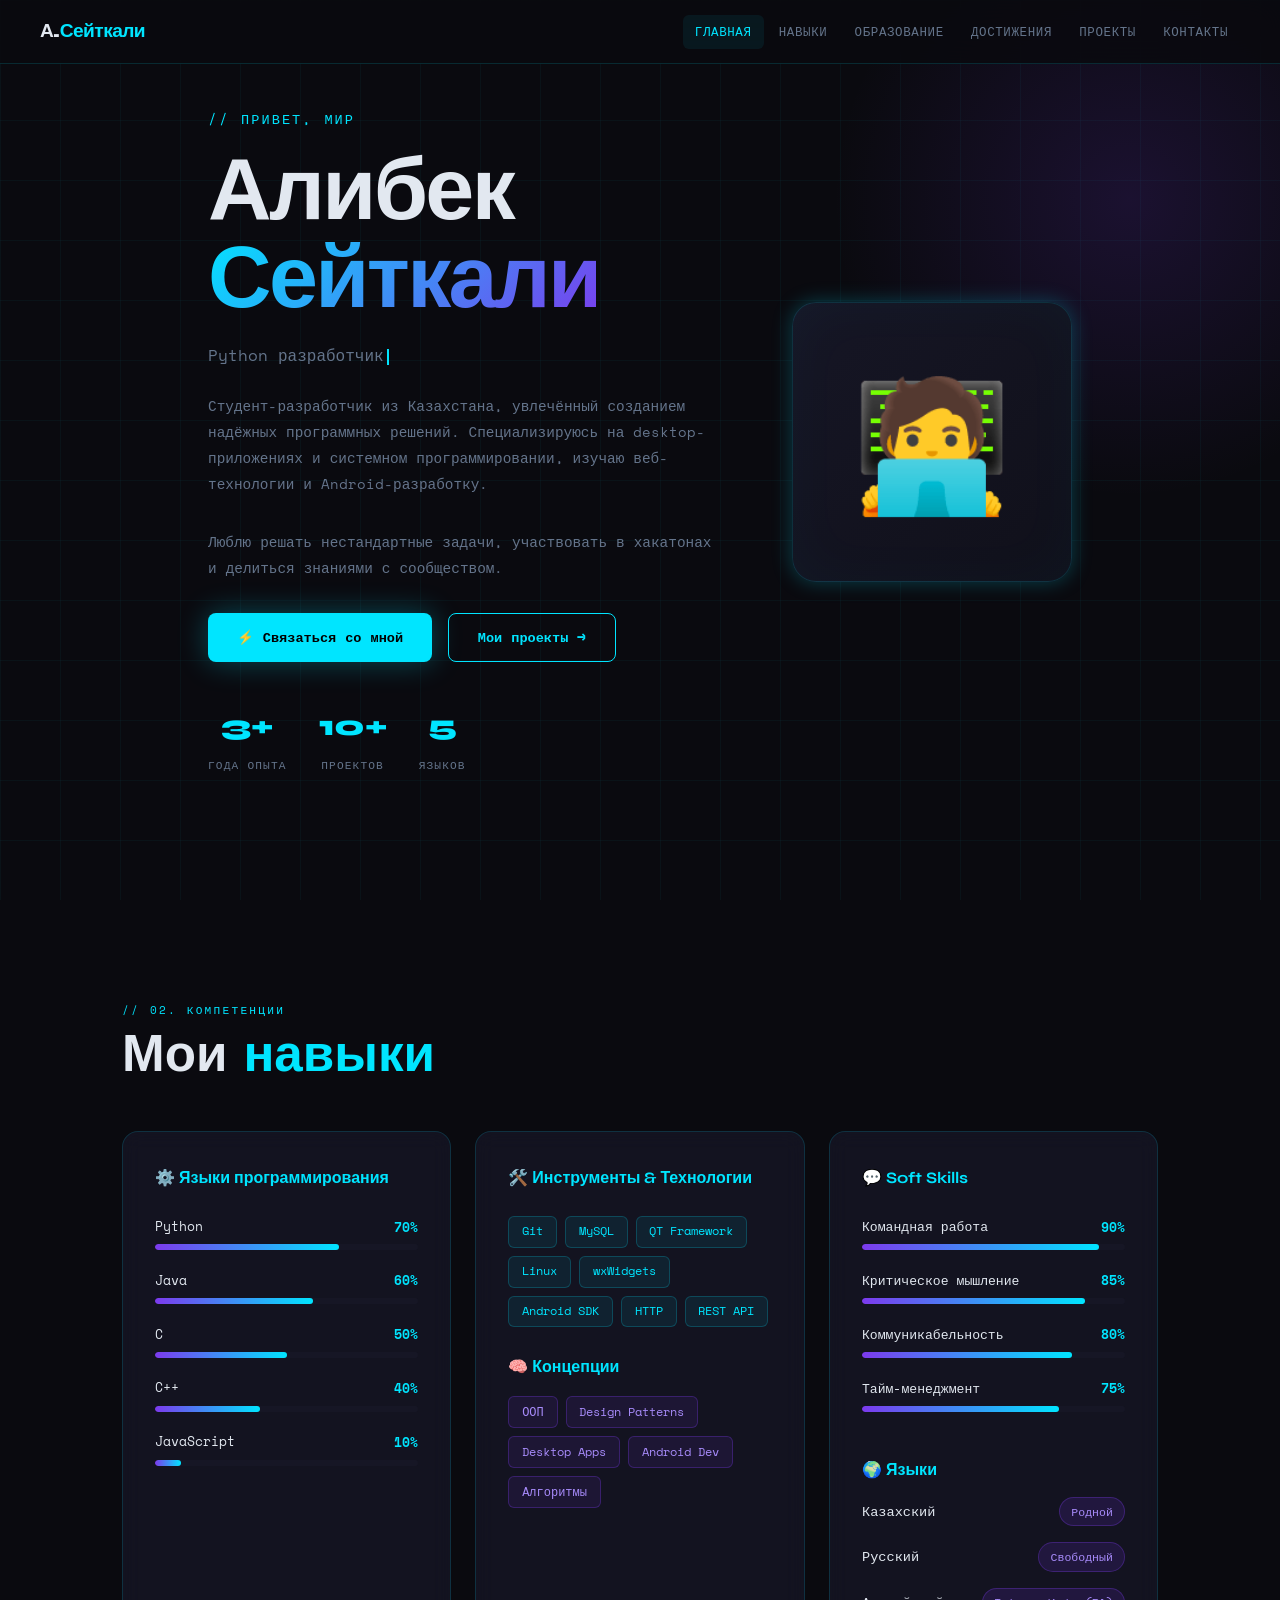
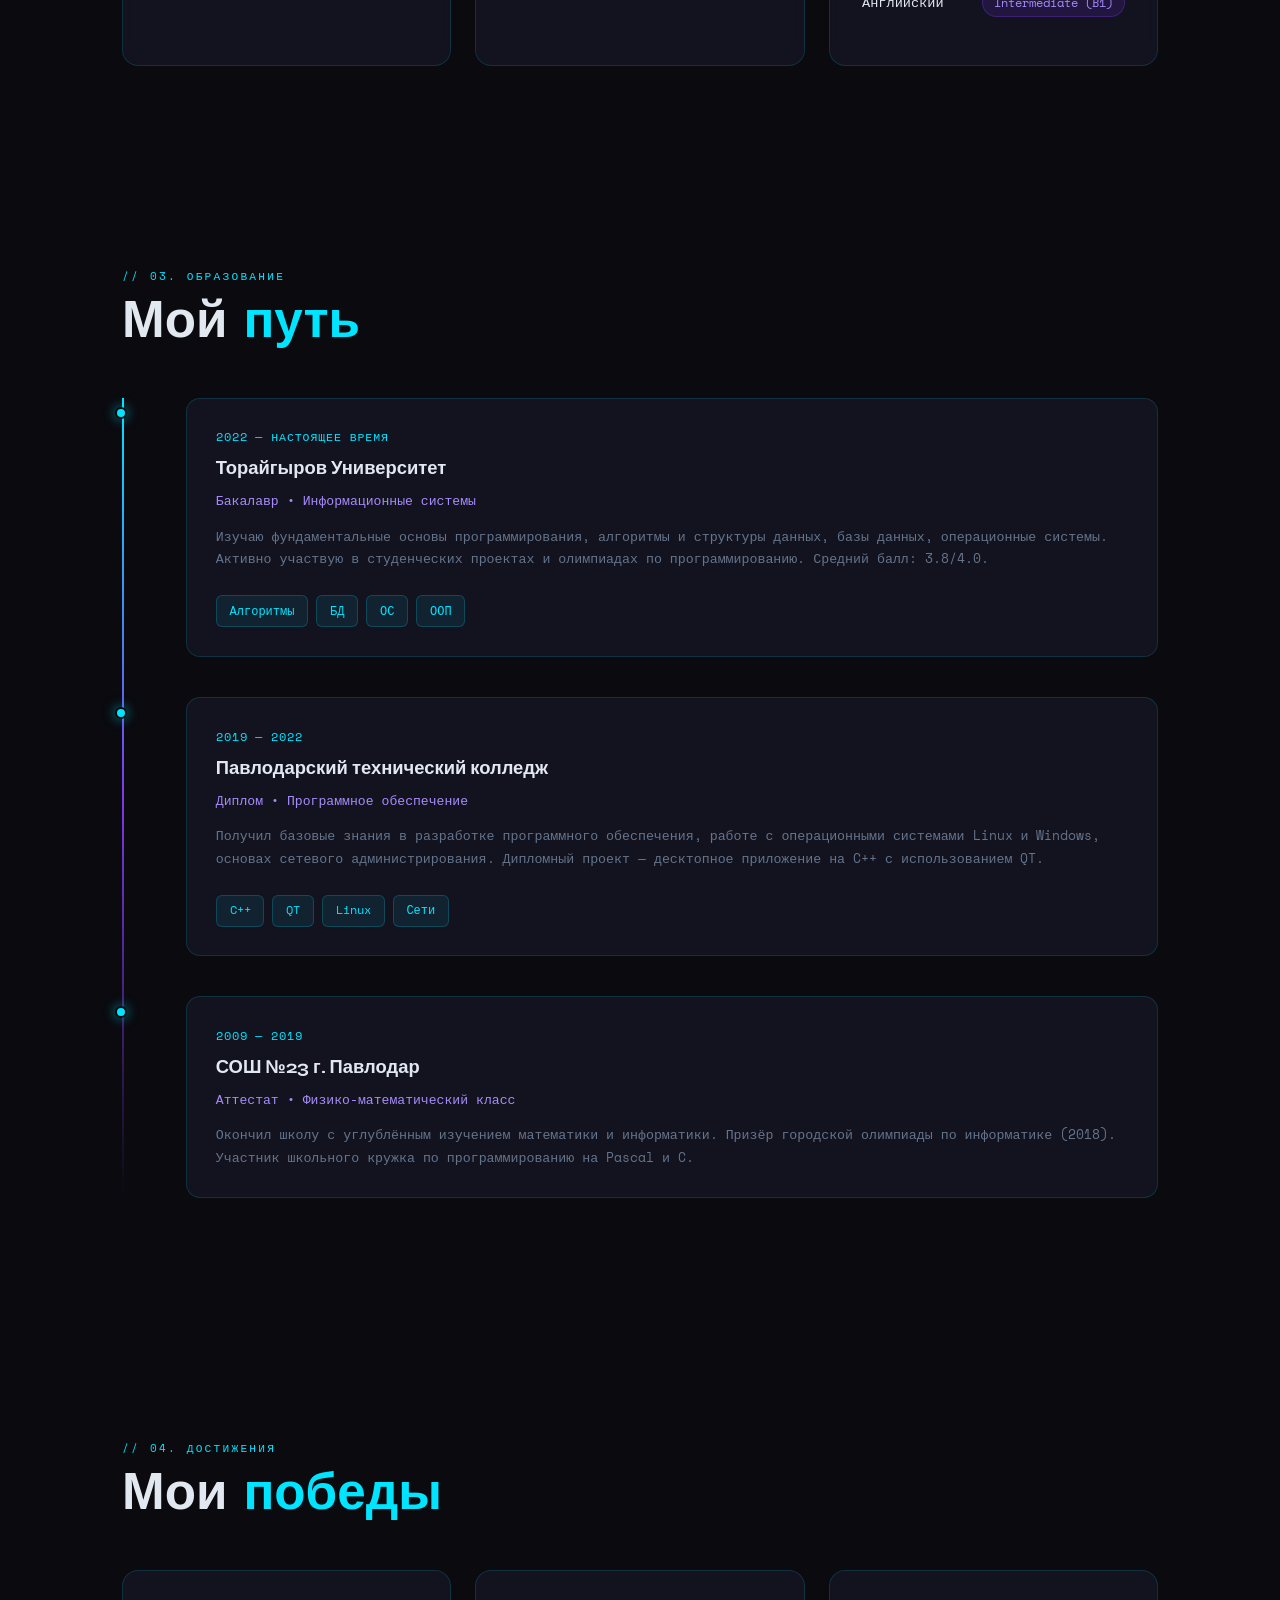
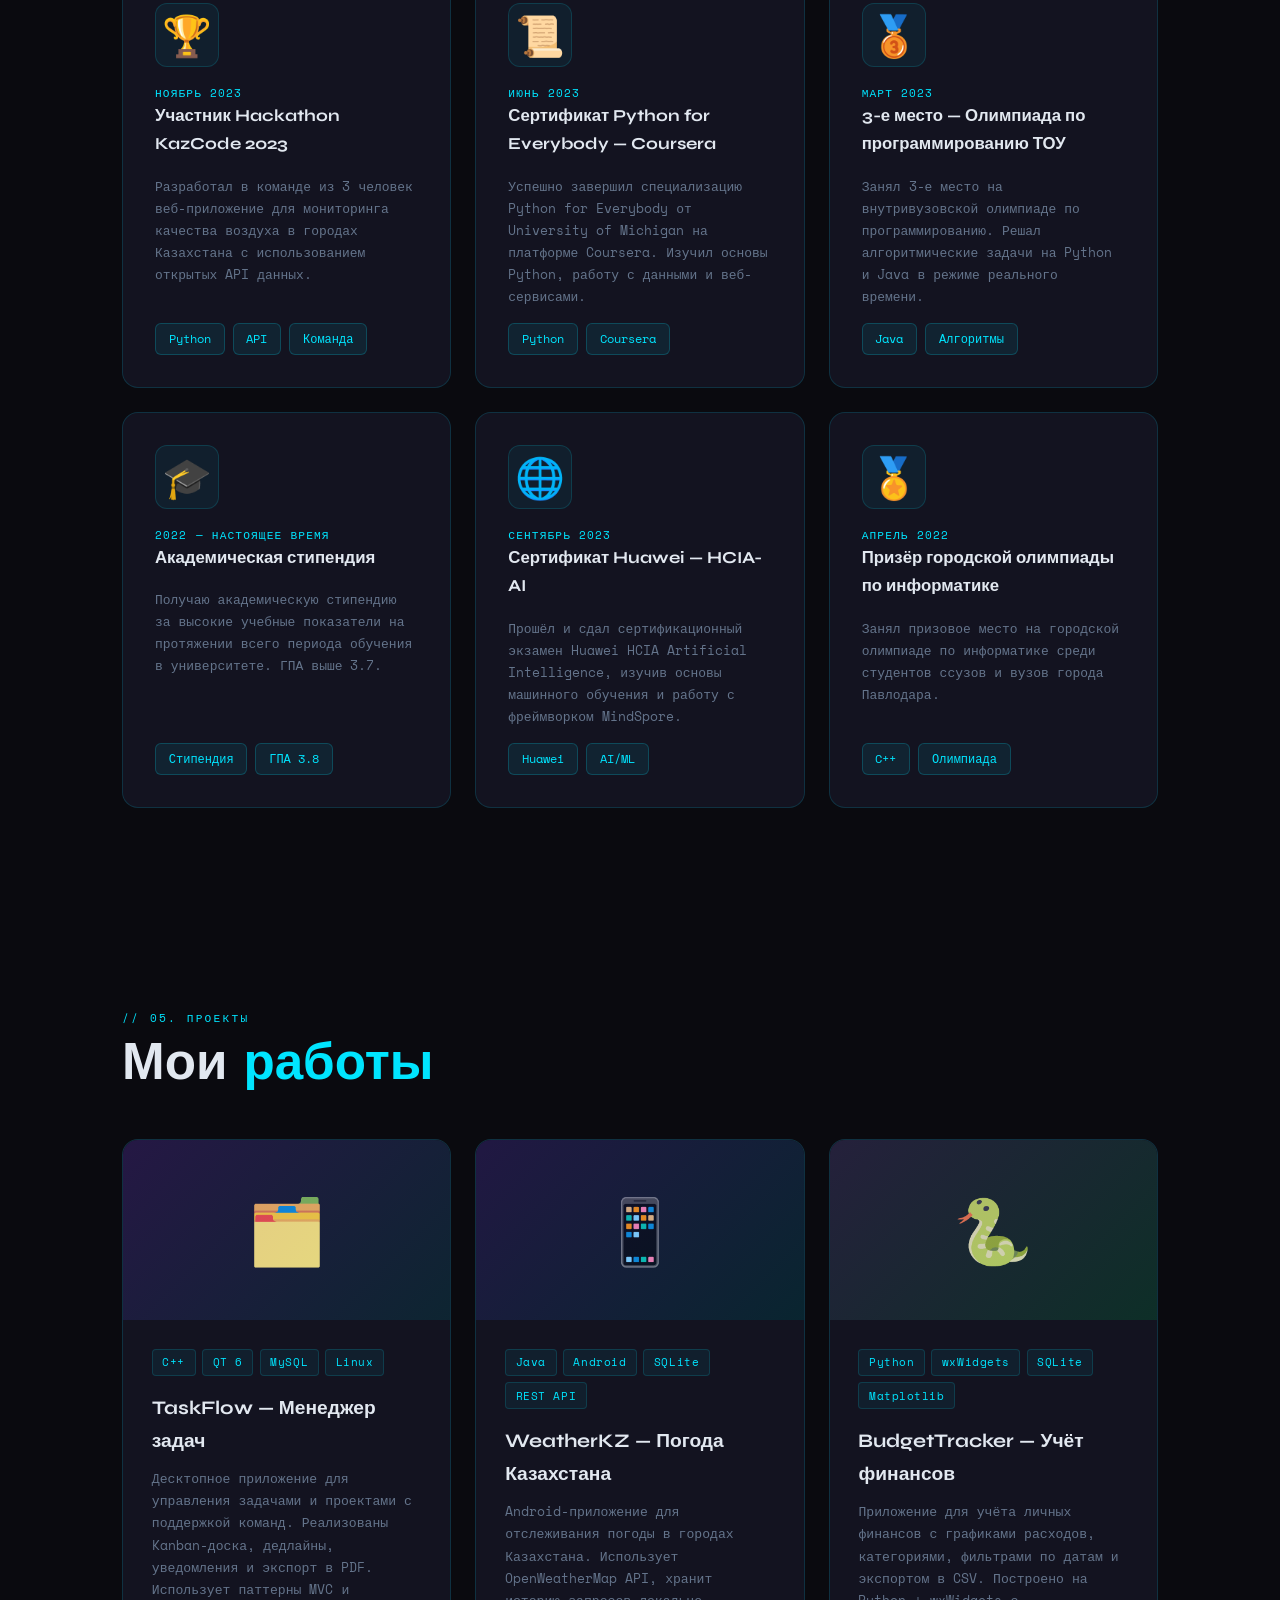
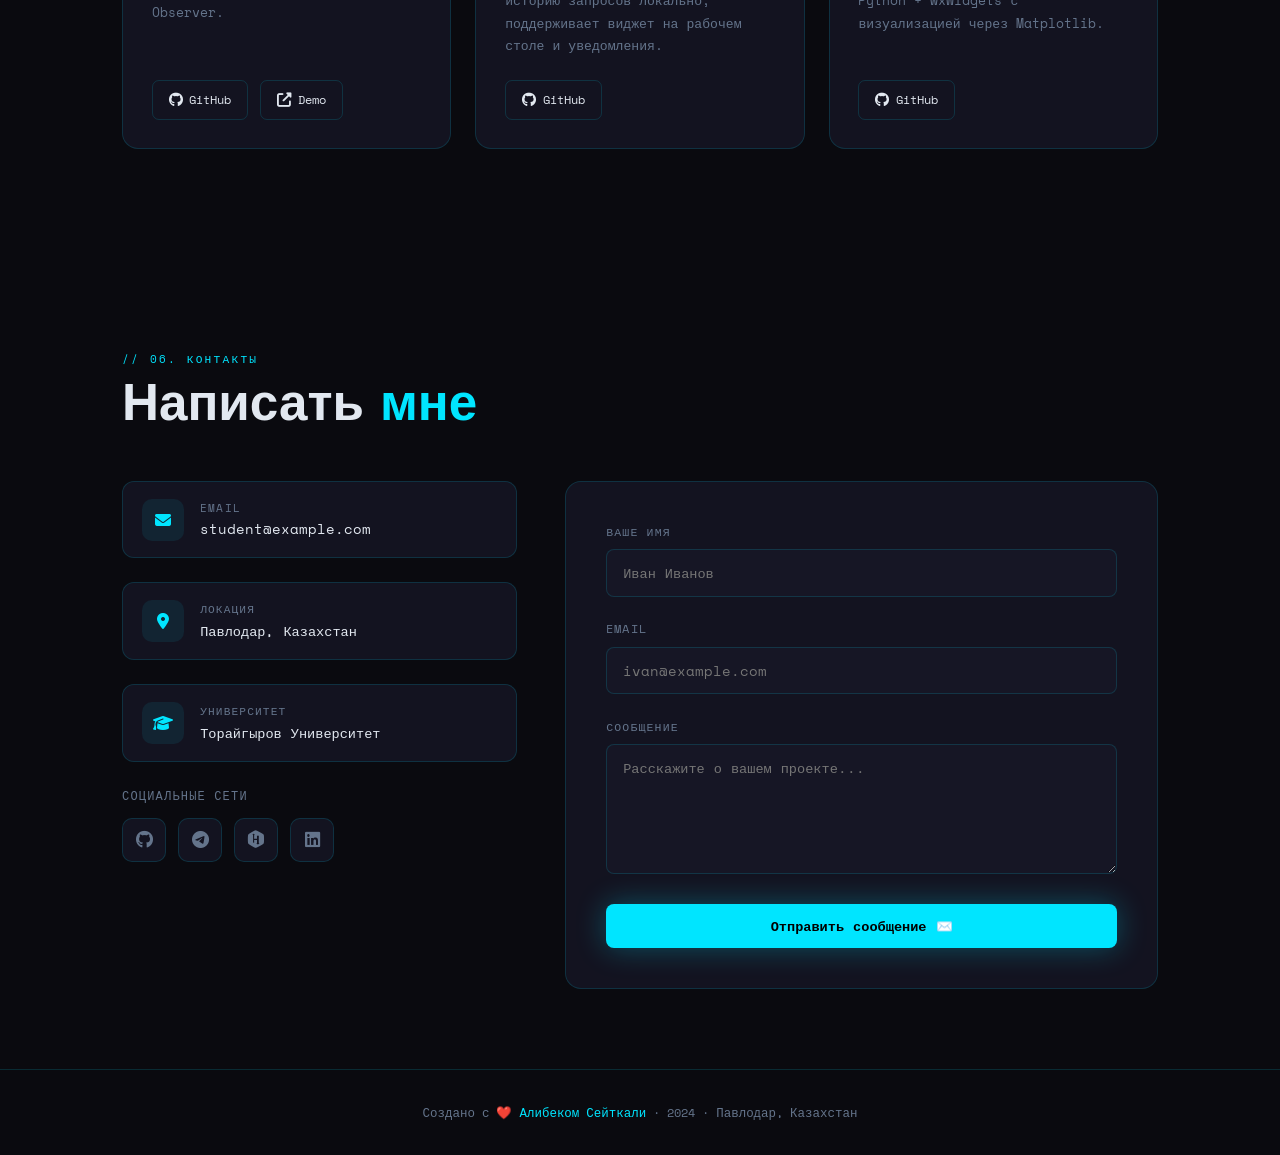
==== index.html @ 8e137a25 "Add files via upload" ====
<!DOCTYPE html>
<html lang="ru">
<head>
  <meta charset="UTF-8" />
  <meta name="viewport" content="width=device-width, initial-scale=1.0" />
  <title>Алибек Сейткали — Портфолио</title>
  <meta name="description" content="Персональное портфолио разработчика Алибека Сейткали" />
  <link rel="icon" href="data:image/svg+xml,<svg xmlns='http://www.w3.org/2000/svg' viewBox='0 0 100 100'><text y='.9em' font-size='90'>⚡</text></svg>" />
  <link rel="preconnect" href="https://fonts.googleapis.com" />
  <link rel="preconnect" href="https://fonts.gstatic.com" crossorigin />
  <link href="https://fonts.googleapis.com/css2?family=Space+Mono:wght@400;700&family=Syne:wght@400;600;700;800&display=swap" rel="stylesheet" />
  <link rel="stylesheet" href="https://cdnjs.cloudflare.com/ajax/libs/font-awesome/6.5.0/css/all.min.css" />

  <style>
    /* ===== RESET & ROOT ===== */
    *, *::before, *::after { box-sizing: border-box; margin: 0; padding: 0; }

    :root {
      --bg:       #0a0a0f;
      --bg2:      #10101a;
      --bg3:      #161625;
      --accent:   #00e5ff;
      --accent2:  #7c3aed;
      --text:     #e2e8f0;
      --muted:    #64748b;
      --border:   rgba(0,229,255,0.15);
      --card:     rgba(22,22,37,0.8);
      --glow:     0 0 20px rgba(0,229,255,0.25);
      --font-head: 'Syne', sans-serif;
      --font-mono: 'Space Mono', monospace;
    }

    html { scroll-behavior: smooth; }

    body {
      background-color: var(--bg);
      color: var(--text);
      font-family: var(--font-mono);
      font-size: 15px;
      line-height: 1.7;
      overflow-x: hidden;
    }

    ::selection { background: rgba(0,229,255,0.3); }

    /* ===== SCROLLBAR ===== */
    ::-webkit-scrollbar { width: 6px; }
    ::-webkit-scrollbar-track { background: var(--bg); }
    ::-webkit-scrollbar-thumb { background: var(--accent2); border-radius: 3px; }

    /* ===== NAV ===== */
    nav {
      position: fixed;
      top: 0; left: 0; right: 0;
      z-index: 1000;
      display: flex;
      align-items: center;
      justify-content: space-between;
      padding: 0 2.5rem;
      height: 64px;
      background: rgba(10,10,15,0.85);
      backdrop-filter: blur(16px);
      border-bottom: 1px solid var(--border);
    }

    .nav-logo {
      font-family: var(--font-head);
      font-size: 1.2rem;
      font-weight: 800;
      color: var(--accent);
      letter-spacing: -0.03em;
      text-decoration: none;
    }
    .nav-logo span { color: var(--text); }

    .nav-links {
      display: flex;
      gap: 0.2rem;
      list-style: none;
    }

    .nav-links a {
      display: block;
      padding: 0.4rem 0.75rem;
      color: var(--muted);
      text-decoration: none;
      font-size: 0.78rem;
      letter-spacing: 0.05em;
      text-transform: uppercase;
      border-radius: 6px;
      transition: color 0.2s, background 0.2s;
    }

    .nav-links a:hover,
    .nav-links a.active {
      color: var(--accent);
      background: rgba(0,229,255,0.07);
    }

    .hamburger {
      display: none;
      flex-direction: column;
      gap: 5px;
      cursor: pointer;
      background: none;
      border: none;
      padding: 4px;
    }
    .hamburger span {
      display: block;
      width: 24px; height: 2px;
      background: var(--text);
      transition: transform 0.3s, opacity 0.3s;
    }

    /* ===== SECTIONS ===== */
    section {
      padding: 100px 0 80px;
      min-height: 100vh;
    }

    .container {
      max-width: 1100px;
      margin: 0 auto;
      padding: 0 2rem;
    }

    .section-tag {
      font-size: 0.7rem;
      letter-spacing: 0.2em;
      text-transform: uppercase;
      color: var(--accent);
      margin-bottom: 0.5rem;
    }

    .section-title {
      font-family: var(--font-head);
      font-size: clamp(2rem, 5vw, 3.2rem);
      font-weight: 800;
      line-height: 1.1;
      margin-bottom: 3rem;
      color: var(--text);
    }

    .section-title span { color: var(--accent); }

    /* ===== HERO ===== */
    #home {
      min-height: 100vh;
      display: flex;
      align-items: center;
      position: relative;
      overflow: hidden;
      padding-top: 64px;
    }

    .hero-grid {
      position: absolute;
      inset: 0;
      background-image:
        linear-gradient(rgba(0,229,255,0.04) 1px, transparent 1px),
        linear-gradient(90deg, rgba(0,229,255,0.04) 1px, transparent 1px);
      background-size: 60px 60px;
      animation: gridScroll 20s linear infinite;
    }
    @keyframes gridScroll {
      0% { transform: translateY(0); }
      100% { transform: translateY(60px); }
    }

    .hero-glow {
      position: absolute;
      width: 600px; height: 600px;
      border-radius: 50%;
      background: radial-gradient(circle, rgba(124,58,237,0.15) 0%, transparent 70%);
      top: -100px; right: -150px;
      pointer-events: none;
    }

    .hero-content {
      position: relative;
      z-index: 2;
      display: grid;
      grid-template-columns: 1fr auto;
      gap: 4rem;
      align-items: center;
    }

    .hero-greeting {
      font-size: 0.85rem;
      letter-spacing: 0.15em;
      color: var(--accent);
      text-transform: uppercase;
      margin-bottom: 1rem;
      animation: fadeUp 0.6s ease both;
    }

    .hero-name {
      font-family: var(--font-head);
      font-size: clamp(2.8rem, 7vw, 5.5rem);
      font-weight: 800;
      line-height: 1;
      letter-spacing: -0.03em;
      margin-bottom: 1.2rem;
      animation: fadeUp 0.6s 0.1s ease both;
    }

    .hero-name .highlight {
      background: linear-gradient(135deg, var(--accent) 0%, var(--accent2) 100%);
      -webkit-background-clip: text;
      -webkit-text-fill-color: transparent;
      background-clip: text;
    }

    .hero-role {
      font-size: 1rem;
      color: var(--muted);
      margin-bottom: 1.5rem;
      min-height: 1.7em;
      animation: fadeUp 0.6s 0.2s ease both;
    }

    .role-cursor {
      display: inline-block;
      width: 2px;
      height: 1em;
      background: var(--accent);
      margin-left: 3px;
      vertical-align: middle;
      animation: blink 1s step-end infinite;
    }
    @keyframes blink { 0%,100%{opacity:1} 50%{opacity:0} }

    .hero-bio {
      color: var(--muted);
      font-size: 0.9rem;
      max-width: 520px;
      margin-bottom: 2rem;
      line-height: 1.8;
      animation: fadeUp 0.6s 0.3s ease both;
    }

    .hero-actions {
      display: flex;
      gap: 1rem;
      flex-wrap: wrap;
      animation: fadeUp 0.6s 0.4s ease both;
    }

    .btn {
      display: inline-flex;
      align-items: center;
      gap: 0.5rem;
      padding: 0.75rem 1.8rem;
      border-radius: 8px;
      font-family: var(--font-mono);
      font-size: 0.85rem;
      font-weight: 700;
      text-decoration: none;
      cursor: pointer;
      transition: transform 0.2s, box-shadow 0.2s;
      border: none;
    }

    .btn:hover { transform: translateY(-2px); }

    .btn-primary {
      background: var(--accent);
      color: #000;
      box-shadow: 0 0 30px rgba(0,229,255,0.3);
    }
    .btn-primary:hover { box-shadow: 0 0 40px rgba(0,229,255,0.5); }

    .btn-outline {
      background: transparent;
      color: var(--accent);
      border: 1px solid var(--accent);
    }
    .btn-outline:hover { background: rgba(0,229,255,0.07); }

    .hero-avatar {
      position: relative;
      animation: fadeUp 0.6s 0.2s ease both;
    }

    .avatar-frame {
      width: 280px; height: 280px;
      border-radius: 24px;
      background: linear-gradient(135deg, var(--bg3) 0%, var(--bg2) 100%);
      border: 1px solid var(--border);
      display: flex;
      align-items: center;
      justify-content: center;
      font-size: 8rem;
      box-shadow: var(--glow), inset 0 0 60px rgba(0,229,255,0.03);
      position: relative;
      overflow: hidden;
    }
    .avatar-frame::before {
      content: '';
      position: absolute;
      inset: -2px;
      border-radius: 26px;
      background: linear-gradient(135deg, var(--accent), var(--accent2), transparent);
      z-index: -1;
    }

    .hero-stats {
      display: flex;
      gap: 2rem;
      margin-top: 2.5rem;
      animation: fadeUp 0.6s 0.5s ease both;
    }
    .stat { text-align: center; }
    .stat-num {
      font-family: var(--font-head);
      font-size: 1.8rem;
      font-weight: 800;
      color: var(--accent);
      display: block;
    }
    .stat-label { font-size: 0.7rem; color: var(--muted); text-transform: uppercase; letter-spacing: 0.1em; }

    @keyframes fadeUp {
      from { opacity: 0; transform: translateY(24px); }
      to   { opacity: 1; transform: translateY(0); }
    }

    /* ===== SKILLS ===== */
    #skills { min-height: auto; padding: 100px 0; }

    .skills-grid {
      display: grid;
      grid-template-columns: repeat(auto-fit, minmax(300px, 1fr));
      gap: 1.5rem;
    }

    .skill-card {
      background: var(--card);
      border: 1px solid var(--border);
      border-radius: 16px;
      padding: 2rem;
      backdrop-filter: blur(10px);
      transition: border-color 0.3s, transform 0.3s;
    }
    .skill-card:hover {
      border-color: rgba(0,229,255,0.4);
      transform: translateY(-4px);
    }

    .skill-card-title {
      font-family: var(--font-head);
      font-size: 1rem;
      font-weight: 700;
      color: var(--accent);
      margin-bottom: 1.5rem;
      display: flex;
      align-items: center;
      gap: 0.5rem;
    }

    .skill-bar-item {
      margin-bottom: 1.2rem;
    }
    .skill-bar-header {
      display: flex;
      justify-content: space-between;
      margin-bottom: 0.4rem;
      font-size: 0.82rem;
    }
    .skill-bar-name { color: var(--text); }
    .skill-bar-pct { color: var(--accent); font-weight: 700; }

    .skill-bar-track {
      height: 6px;
      background: var(--bg3);
      border-radius: 3px;
      overflow: hidden;
    }
    .skill-bar-fill {
      height: 100%;
      border-radius: 3px;
      background: linear-gradient(90deg, var(--accent2), var(--accent));
      width: 0%;
      transition: width 1.2s cubic-bezier(0.4,0,0.2,1);
    }

    .tag-list { display: flex; flex-wrap: wrap; gap: 0.5rem; }
    .tag {
      padding: 0.3rem 0.8rem;
      border-radius: 6px;
      font-size: 0.75rem;
      background: rgba(0,229,255,0.08);
      border: 1px solid rgba(0,229,255,0.2);
      color: var(--accent);
      transition: background 0.2s;
    }
    .tag:hover { background: rgba(0,229,255,0.15); }

    .tag-purple {
      background: rgba(124,58,237,0.1);
      border-color: rgba(124,58,237,0.3);
      color: #a78bfa;
    }

    .lang-item {
      display: flex;
      align-items: center;
      justify-content: space-between;
      margin-bottom: 1rem;
    }
    .lang-name { font-size: 0.85rem; }
    .lang-level {
      font-size: 0.72rem;
      padding: 0.25rem 0.7rem;
      border-radius: 999px;
      background: rgba(124,58,237,0.15);
      color: #a78bfa;
      border: 1px solid rgba(124,58,237,0.3);
    }

    /* ===== EDUCATION ===== */
    #education { min-height: auto; padding: 100px 0; }

    .timeline {
      position: relative;
      padding-left: 2rem;
    }
    .timeline::before {
      content: '';
      position: absolute;
      left: 0; top: 0; bottom: 0;
      width: 2px;
      background: linear-gradient(to bottom, var(--accent), var(--accent2), transparent);
    }

    .timeline-item {
      position: relative;
      margin-bottom: 2.5rem;
      padding-left: 2rem;
    }
    .timeline-item::before {
      content: '';
      position: absolute;
      left: -2.45rem; top: 0.6rem;
      width: 12px; height: 12px;
      border-radius: 50%;
      background: var(--accent);
      box-shadow: 0 0 12px rgba(0,229,255,0.6);
      border: 2px solid var(--bg);
    }

    .timeline-card {
      background: var(--card);
      border: 1px solid var(--border);
      border-radius: 14px;
      padding: 1.8rem;
      transition: border-color 0.3s, transform 0.3s;
    }
    .timeline-card:hover {
      border-color: rgba(0,229,255,0.35);
      transform: translateX(6px);
    }

    .timeline-period {
      font-size: 0.72rem;
      color: var(--accent);
      letter-spacing: 0.08em;
      text-transform: uppercase;
      margin-bottom: 0.4rem;
    }
    .timeline-school {
      font-family: var(--font-head);
      font-size: 1.15rem;
      font-weight: 700;
      color: var(--text);
      margin-bottom: 0.3rem;
    }
    .timeline-degree {
      font-size: 0.82rem;
      color: var(--accent2);
      color: #a78bfa;
      margin-bottom: 0.8rem;
    }
    .timeline-desc {
      font-size: 0.83rem;
      color: var(--muted);
      line-height: 1.7;
    }

    /* ===== ACHIEVEMENTS ===== */
    #achievements { min-height: auto; padding: 100px 0; }

    .achievements-grid {
      display: grid;
      grid-template-columns: repeat(auto-fit, minmax(280px, 1fr));
      gap: 1.5rem;
    }

    .achievement-card {
      background: var(--card);
      border: 1px solid var(--border);
      border-radius: 16px;
      padding: 2rem;
      display: flex;
      flex-direction: column;
      gap: 1rem;
      transition: border-color 0.3s, transform 0.3s, box-shadow 0.3s;
    }
    .achievement-card:hover {
      border-color: rgba(0,229,255,0.4);
      transform: translateY(-6px);
      box-shadow: var(--glow);
    }

    .achievement-icon {
      font-size: 2.5rem;
      width: 64px; height: 64px;
      display: flex;
      align-items: center;
      justify-content: center;
      background: rgba(0,229,255,0.06);
      border-radius: 12px;
      border: 1px solid var(--border);
    }

    .achievement-date {
      font-size: 0.7rem;
      color: var(--accent);
      letter-spacing: 0.1em;
      text-transform: uppercase;
    }
    .achievement-title {
      font-family: var(--font-head);
      font-size: 1.05rem;
      font-weight: 700;
      color: var(--text);
    }
    .achievement-desc {
      font-size: 0.81rem;
      color: var(--muted);
      line-height: 1.7;
      flex: 1;
    }

    /* ===== PROJECTS ===== */
    #projects { min-height: auto; padding: 100px 0; }

    .projects-grid {
      display: grid;
      grid-template-columns: repeat(auto-fit, minmax(320px, 1fr));
      gap: 1.5rem;
    }

    .project-card {
      background: var(--card);
      border: 1px solid var(--border);
      border-radius: 16px;
      overflow: hidden;
      display: flex;
      flex-direction: column;
      transition: border-color 0.3s, transform 0.3s, box-shadow 0.3s;
    }
    .project-card:hover {
      border-color: rgba(0,229,255,0.4);
      transform: translateY(-8px);
      box-shadow: 0 20px 60px rgba(0,0,0,0.4), var(--glow);
    }

    .project-preview {
      height: 180px;
      display: flex;
      align-items: center;
      justify-content: center;
      font-size: 4rem;
      position: relative;
      overflow: hidden;
    }

    .project-preview::before {
      content: '';
      position: absolute;
      inset: 0;
      background: linear-gradient(135deg, rgba(124,58,237,0.2) 0%, rgba(0,229,255,0.1) 100%);
    }

    .project-preview-1 { background: #0f0f1a; }
    .project-preview-2 { background: #0a0f18; }
    .project-preview-3 { background: #0f1a0f; }

    .project-body { padding: 1.8rem; flex: 1; display: flex; flex-direction: column; }

    .project-tech-list {
      display: flex; flex-wrap: wrap; gap: 0.4rem;
      margin-bottom: 1rem;
    }
    .project-tech {
      font-size: 0.68rem;
      padding: 0.2rem 0.6rem;
      border-radius: 4px;
      background: rgba(0,229,255,0.06);
      border: 1px solid rgba(0,229,255,0.15);
      color: var(--accent);
      letter-spacing: 0.05em;
    }

    .project-title {
      font-family: var(--font-head);
      font-size: 1.2rem;
      font-weight: 700;
      color: var(--text);
      margin-bottom: 0.6rem;
    }

    .project-desc {
      font-size: 0.82rem;
      color: var(--muted);
      line-height: 1.7;
      flex: 1;
      margin-bottom: 1.5rem;
    }

    .project-links { display: flex; gap: 0.75rem; }

    .project-link {
      display: inline-flex;
      align-items: center;
      gap: 0.4rem;
      padding: 0.5rem 1rem;
      border-radius: 7px;
      font-size: 0.78rem;
      text-decoration: none;
      transition: background 0.2s, transform 0.2s;
      border: 1px solid var(--border);
      color: var(--text);
    }
    .project-link:hover {
      background: rgba(0,229,255,0.08);
      border-color: var(--accent);
      color: var(--accent);
      transform: translateY(-1px);
    }
    .project-link i { font-size: 0.9rem; }

    /* ===== CONTACTS ===== */
    #contacts { min-height: auto; padding: 100px 0 80px; }

    .contacts-layout {
      display: grid;
      grid-template-columns: 1fr 1.5fr;
      gap: 3rem;
      align-items: start;
    }

    .contact-info { display: flex; flex-direction: column; gap: 1.5rem; }

    .contact-info-item {
      display: flex;
      align-items: center;
      gap: 1rem;
      padding: 1rem 1.2rem;
      background: var(--card);
      border: 1px solid var(--border);
      border-radius: 12px;
    }
    .contact-info-icon {
      width: 42px; height: 42px;
      display: flex; align-items: center; justify-content: center;
      background: rgba(0,229,255,0.08);
      border-radius: 10px;
      color: var(--accent);
      font-size: 1rem;
      flex-shrink: 0;
    }
    .contact-info-label { font-size: 0.7rem; color: var(--muted); text-transform: uppercase; letter-spacing: 0.1em; }
    .contact-info-value { font-size: 0.85rem; color: var(--text); margin-top: 0.1rem; }

    .social-links {
      display: flex;
      gap: 0.75rem;
      flex-wrap: wrap;
      margin-top: 0.5rem;
    }
    .social-link {
      width: 44px; height: 44px;
      display: flex; align-items: center; justify-content: center;
      border-radius: 10px;
      background: var(--card);
      border: 1px solid var(--border);
      color: var(--muted);
      font-size: 1.1rem;
      text-decoration: none;
      transition: color 0.2s, border-color 0.2s, background 0.2s, transform 0.2s;
    }
    .social-link:hover {
      color: var(--accent);
      border-color: var(--accent);
      background: rgba(0,229,255,0.08);
      transform: translateY(-3px);
    }

    /* FORM */
    .contact-form {
      background: var(--card);
      border: 1px solid var(--border);
      border-radius: 16px;
      padding: 2.5rem;
    }

    .form-group { margin-bottom: 1.4rem; }

    .form-label {
      display: block;
      font-size: 0.72rem;
      letter-spacing: 0.1em;
      text-transform: uppercase;
      color: var(--muted);
      margin-bottom: 0.5rem;
    }

    .form-control {
      width: 100%;
      background: var(--bg3);
      border: 1px solid var(--border);
      border-radius: 8px;
      padding: 0.8rem 1rem;
      color: var(--text);
      font-family: var(--font-mono);
      font-size: 0.85rem;
      outline: none;
      transition: border-color 0.2s, box-shadow 0.2s;
    }
    .form-control:focus {
      border-color: var(--accent);
      box-shadow: 0 0 0 3px rgba(0,229,255,0.08);
    }
    .form-control.error { border-color: #f87171; }
    textarea.form-control { resize: vertical; min-height: 130px; }

    .form-error {
      font-size: 0.72rem;
      color: #f87171;
      margin-top: 0.3rem;
      display: none;
    }
    .form-error.visible { display: block; }

    .form-feedback {
      padding: 0.8rem 1rem;
      border-radius: 8px;
      font-size: 0.82rem;
      margin-top: 1rem;
      display: none;
    }
    .form-feedback.success {
      background: rgba(16,185,129,0.1);
      border: 1px solid rgba(16,185,129,0.3);
      color: #6ee7b7;
      display: block;
    }
    .form-feedback.error-msg {
      background: rgba(239,68,68,0.1);
      border: 1px solid rgba(239,68,68,0.3);
      color: #fca5a5;
      display: block;
    }

    /* ===== FOOTER ===== */
    footer {
      border-top: 1px solid var(--border);
      padding: 2rem;
      text-align: center;
      font-size: 0.78rem;
      color: var(--muted);
    }
    footer span { color: var(--accent); }

    /* ===== MOBILE NAV ===== */
    @media (max-width: 768px) {
      .hamburger { display: flex; }

      .nav-links {
        position: fixed;
        top: 64px; left: 0; right: 0;
        flex-direction: column;
        background: rgba(10,10,15,0.97);
        backdrop-filter: blur(20px);
        border-bottom: 1px solid var(--border);
        padding: 1rem;
        gap: 0.25rem;
        transform: translateY(-100%);
        opacity: 0;
        transition: transform 0.3s, opacity 0.3s;
        pointer-events: none;
      }
      .nav-links.open {
        transform: translateY(0);
        opacity: 1;
        pointer-events: all;
      }
      .nav-links a { padding: 0.7rem 1rem; }

      .hero-content { grid-template-columns: 1fr; text-align: center; }
      .hero-actions { justify-content: center; }
      .hero-stats { justify-content: center; }
      .hero-avatar { display: flex; justify-content: center; order: -1; }
      .avatar-frame { width: 200px; height: 200px; font-size: 5rem; }

      .contacts-layout { grid-template-columns: 1fr; }
    }

    /* ===== SCROLL REVEAL ===== */
    .reveal {
      opacity: 0;
      transform: translateY(30px);
      transition: opacity 0.7s ease, transform 0.7s ease;
    }
    .reveal.visible {
      opacity: 1;
      transform: translateY(0);
    }
  </style>
</head>
<body>

  <!-- NAV -->
  <nav>
    <a class="nav-logo" href="#home"><span>А.</span>Сейткали</a>
    <button class="hamburger" id="hamburger" aria-label="Меню">
      <span></span><span></span><span></span>
    </button>
    <ul class="nav-links" id="navLinks">
      <li><a href="#home">Главная</a></li>
      <li><a href="#skills">Навыки</a></li>
      <li><a href="#education">Образование</a></li>
      <li><a href="#achievements">Достижения</a></li>
      <li><a href="#projects">Проекты</a></li>
      <li><a href="#contacts">Контакты</a></li>
    </ul>
  </nav>

  <main>
    <!-- HERO -->
    <section id="home">
      <div class="hero-grid"></div>
      <div class="hero-glow"></div>
      <div class="container">
        <div class="hero-content">
          <div>
            <p class="hero-greeting">// Привет, мир</p>
            <h1 class="hero-name">
              Алибек<br>
              <span class="highlight">Сейткали</span>
            </h1>
            <p class="hero-role" id="roleText">
              <span id="roleDisplay"></span><span class="role-cursor"></span>
            </p>
            <p class="hero-bio">
              Студент-разработчик из Казахстана, увлечённый созданием надёжных программных решений. Специализируюсь на desktop-приложениях и системном программировании, изучаю веб-технологии и Android-разработку.
            </p>
            <p class="hero-bio">
              Люблю решать нестандартные задачи, участвовать в хакатонах и делиться знаниями с сообществом.
            </p>
            <div class="hero-actions">
              <a href="#contacts" class="btn btn-primary">⚡ Связаться со мной</a>
              <a href="#projects" class="btn btn-outline">Мои проекты →</a>
            </div>
            <div class="hero-stats">
              <div class="stat"><span class="stat-num">3+</span><span class="stat-label">Года опыта</span></div>
              <div class="stat"><span class="stat-num">10+</span><span class="stat-label">Проектов</span></div>
              <div class="stat"><span class="stat-num">5</span><span class="stat-label">Языков</span></div>
            </div>
          </div>
          <div class="hero-avatar">
            <div class="avatar-frame">🧑‍💻</div>
          </div>
        </div>
      </div>
    </section>

    <!-- SKILLS -->
    <section id="skills">
      <div class="container">
        <p class="section-tag reveal">// 02. Компетенции</p>
        <h2 class="section-title reveal">Мои <span>навыки</span></h2>
        <div class="skills-grid">
          <div class="skill-card reveal">
            <div class="skill-card-title">⚙️ Языки программирования</div>
            <div class="skill-bar-item">
              <div class="skill-bar-header">
                <span class="skill-bar-name">Python</span>
                <span class="skill-bar-pct">70%</span>
              </div>
              <div class="skill-bar-track"><div class="skill-bar-fill" data-width="70"></div></div>
            </div>
            <div class="skill-bar-item">
              <div class="skill-bar-header">
                <span class="skill-bar-name">Java</span>
                <span class="skill-bar-pct">60%</span>
              </div>
              <div class="skill-bar-track"><div class="skill-bar-fill" data-width="60"></div></div>
            </div>
            <div class="skill-bar-item">
              <div class="skill-bar-header">
                <span class="skill-bar-name">C</span>
                <span class="skill-bar-pct">50%</span>
              </div>
              <div class="skill-bar-track"><div class="skill-bar-fill" data-width="50"></div></div>
            </div>
            <div class="skill-bar-item">
              <div class="skill-bar-header">
                <span class="skill-bar-name">C++</span>
                <span class="skill-bar-pct">40%</span>
              </div>
              <div class="skill-bar-track"><div class="skill-bar-fill" data-width="40"></div></div>
            </div>
            <div class="skill-bar-item">
              <div class="skill-bar-header">
                <span class="skill-bar-name">JavaScript</span>
                <span class="skill-bar-pct">10%</span>
              </div>
              <div class="skill-bar-track"><div class="skill-bar-fill" data-width="10"></div></div>
            </div>
          </div>

          <div class="skill-card reveal">
            <div class="skill-card-title">🛠️ Инструменты & Технологии</div>
            <div class="tag-list">
              <span class="tag">Git</span>
              <span class="tag">MySQL</span>
              <span class="tag">QT Framework</span>
              <span class="tag">Linux</span>
              <span class="tag">wxWidgets</span>
              <span class="tag">Android SDK</span>
              <span class="tag">HTTP</span>
              <span class="tag">REST API</span>
            </div>
            <br>
            <div class="skill-card-title" style="margin-bottom:1rem">🧠 Концепции</div>
            <div class="tag-list">
              <span class="tag tag-purple">ООП</span>
              <span class="tag tag-purple">Design Patterns</span>
              <span class="tag tag-purple">Desktop Apps</span>
              <span class="tag tag-purple">Android Dev</span>
              <span class="tag tag-purple">Алгоритмы</span>
            </div>
          </div>

          <div class="skill-card reveal">
            <div class="skill-card-title">💬 Soft Skills</div>
            <div class="skill-bar-item">
              <div class="skill-bar-header"><span class="skill-bar-name">Командная работа</span><span class="skill-bar-pct">90%</span></div>
              <div class="skill-bar-track"><div class="skill-bar-fill" data-width="90"></div></div>
            </div>
            <div class="skill-bar-item">
              <div class="skill-bar-header"><span class="skill-bar-name">Критическое мышление</span><span class="skill-bar-pct">85%</span></div>
              <div class="skill-bar-track"><div class="skill-bar-fill" data-width="85"></div></div>
            </div>
            <div class="skill-bar-item">
              <div class="skill-bar-header"><span class="skill-bar-name">Коммуникабельность</span><span class="skill-bar-pct">80%</span></div>
              <div class="skill-bar-track"><div class="skill-bar-fill" data-width="80"></div></div>
            </div>
            <div class="skill-bar-item">
              <div class="skill-bar-header"><span class="skill-bar-name">Тайм-менеджмент</span><span class="skill-bar-pct">75%</span></div>
              <div class="skill-bar-track"><div class="skill-bar-fill" data-width="75"></div></div>
            </div>
            <br>
            <div class="skill-card-title" style="margin-bottom:0.8rem">🌍 Языки</div>
            <div class="lang-item"><span class="lang-name">Казахский</span><span class="lang-level">Родной</span></div>
            <div class="lang-item"><span class="lang-name">Русский</span><span class="lang-level">Свободный</span></div>
            <div class="lang-item"><span class="lang-name">Английский</span><span class="lang-level">Intermediate (B1)</span></div>
          </div>
        </div>
      </div>
    </section>

    <!-- EDUCATION -->
    <section id="education">
      <div class="container">
        <p class="section-tag reveal">// 03. Образование</p>
        <h2 class="section-title reveal">Мой <span>путь</span></h2>
        <div class="timeline">
          <div class="timeline-item reveal">
            <div class="timeline-card">
              <div class="timeline-period">2022 — настоящее время</div>
              <div class="timeline-school">Торайгыров Университет</div>
              <div class="timeline-degree">Бакалавр • Информационные системы</div>
              <p class="timeline-desc">
                Изучаю фундаментальные основы программирования, алгоритмы и структуры данных, базы данных, операционные системы. Активно участвую в студенческих проектах и олимпиадах по программированию. Средний балл: 3.8/4.0.
              </p>
              <br>
              <div class="tag-list">
                <span class="tag">Алгоритмы</span>
                <span class="tag">БД</span>
                <span class="tag">ОС</span>
                <span class="tag">ООП</span>
              </div>
            </div>
          </div>

          <div class="timeline-item reveal">
            <div class="timeline-card">
              <div class="timeline-period">2019 — 2022</div>
              <div class="timeline-school">Павлодарский технический колледж</div>
              <div class="timeline-degree">Диплом • Программное обеспечение</div>
              <p class="timeline-desc">
                Получил базовые знания в разработке программного обеспечения, работе с операционными системами Linux и Windows, основах сетевого администрирования. Дипломный проект — десктопное приложение на C++ с использованием QT.
              </p>
              <br>
              <div class="tag-list">
                <span class="tag">C++</span>
                <span class="tag">QT</span>
                <span class="tag">Linux</span>
                <span class="tag">Сети</span>
              </div>
            </div>
          </div>

          <div class="timeline-item reveal">
            <div class="timeline-card">
              <div class="timeline-period">2009 — 2019</div>
              <div class="timeline-school">СОШ №23 г. Павлодар</div>
              <div class="timeline-degree">Аттестат • Физико-математический класс</div>
              <p class="timeline-desc">
                Окончил школу с углублённым изучением математики и информатики. Призёр городской олимпиады по информатике (2018). Участник школьного кружка по программированию на Pascal и C.
              </p>
            </div>
          </div>
        </div>
      </div>
    </section>

    <!-- ACHIEVEMENTS -->
    <section id="achievements">
      <div class="container">
        <p class="section-tag reveal">// 04. Достижения</p>
        <h2 class="section-title reveal">Мои <span>победы</span></h2>
        <div class="achievements-grid">
          <div class="achievement-card reveal">
            <div class="achievement-icon">🏆</div>
            <div>
              <div class="achievement-date">Ноябрь 2023</div>
              <div class="achievement-title">Участник Hackathon KazCode 2023</div>
            </div>
            <p class="achievement-desc">Разработал в команде из 3 человек веб-приложение для мониторинга качества воздуха в городах Казахстана с использованием открытых API данных.</p>
            <div class="tag-list"><span class="tag">Python</span><span class="tag">API</span><span class="tag">Команда</span></div>
          </div>

          <div class="achievement-card reveal">
            <div class="achievement-icon">📜</div>
            <div>
              <div class="achievement-date">Июнь 2023</div>
              <div class="achievement-title">Сертификат Python for Everybody — Coursera</div>
            </div>
            <p class="achievement-desc">Успешно завершил специализацию Python for Everybody от University of Michigan на платформе Coursera. Изучил основы Python, работу с данными и веб-сервисами.</p>
            <div class="tag-list"><span class="tag">Python</span><span class="tag">Coursera</span></div>
          </div>

          <div class="achievement-card reveal">
            <div class="achievement-icon">🥉</div>
            <div>
              <div class="achievement-date">Март 2023</div>
              <div class="achievement-title">3-е место — Олимпиада по программированию ТОУ</div>
            </div>
            <p class="achievement-desc">Занял 3-е место на внутривузовской олимпиаде по программированию. Решал алгоритмические задачи на Python и Java в режиме реального времени.</p>
            <div class="tag-list"><span class="tag">Java</span><span class="tag">Алгоритмы</span></div>
          </div>

          <div class="achievement-card reveal">
            <div class="achievement-icon">🎓</div>
            <div>
              <div class="achievement-date">2022 — настоящее время</div>
              <div class="achievement-title">Академическая стипендия</div>
            </div>
            <p class="achievement-desc">Получаю академическую стипендию за высокие учебные показатели на протяжении всего периода обучения в университете. ГПА выше 3.7.</p>
            <div class="tag-list"><span class="tag">Стипендия</span><span class="tag">ГПА 3.8</span></div>
          </div>

          <div class="achievement-card reveal">
            <div class="achievement-icon">🌐</div>
            <div>
              <div class="achievement-date">Сентябрь 2023</div>
              <div class="achievement-title">Сертификат Huawei — HCIA-AI</div>
            </div>
            <p class="achievement-desc">Прошёл и сдал сертификационный экзамен Huawei HCIA Artificial Intelligence, изучив основы машинного обучения и работу с фреймворком MindSpore.</p>
            <div class="tag-list"><span class="tag">Huawei</span><span class="tag">AI/ML</span></div>
          </div>

          <div class="achievement-card reveal">
            <div class="achievement-icon">🏅</div>
            <div>
              <div class="achievement-date">Апрель 2022</div>
              <div class="achievement-title">Призёр городской олимпиады по информатике</div>
            </div>
            <p class="achievement-desc">Занял призовое место на городской олимпиаде по информатике среди студентов ссузов и вузов города Павлодара.</p>
            <div class="tag-list"><span class="tag">C++</span><span class="tag">Олимпиада</span></div>
          </div>
        </div>
      </div>
    </section>

    <!-- PROJECTS -->
    <section id="projects">
      <div class="container">
        <p class="section-tag reveal">// 05. Проекты</p>
        <h2 class="section-title reveal">Мои <span>работы</span></h2>
        <div class="projects-grid">
          <div class="project-card reveal">
            <div class="project-preview project-preview-1">🗂️</div>
            <div class="project-body">
              <div class="project-tech-list">
                <span class="project-tech">C++</span>
                <span class="project-tech">QT 6</span>
                <span class="project-tech">MySQL</span>
                <span class="project-tech">Linux</span>
              </div>
              <div class="project-title">TaskFlow — Менеджер задач</div>
              <p class="project-desc">
                Десктопное приложение для управления задачами и проектами с поддержкой команд. Реализованы Kanban-доска, дедлайны, уведомления и экспорт в PDF. Использует паттерны MVC и Observer.
              </p>
              <div class="project-links">
                <a href="https://github.com" target="_blank" rel="noopener" class="project-link">
                  <i class="fab fa-github"></i> GitHub
                </a>
                <a href="#projects" class="project-link">
                  <i class="fas fa-external-link-alt"></i> Demo
                </a>
              </div>
            </div>
          </div>

          <div class="project-card reveal">
            <div class="project-preview project-preview-2">📱</div>
            <div class="project-body">
              <div class="project-tech-list">
                <span class="project-tech">Java</span>
                <span class="project-tech">Android</span>
                <span class="project-tech">SQLite</span>
                <span class="project-tech">REST API</span>
              </div>
              <div class="project-title">WeatherKZ — Погода Казахстана</div>
              <p class="project-desc">
                Android-приложение для отслеживания погоды в городах Казахстана. Использует OpenWeatherMap API, хранит историю запросов локально, поддерживает виджет на рабочем столе и уведомления.
              </p>
              <div class="project-links">
                <a href="https://github.com" target="_blank" rel="noopener" class="project-link">
                  <i class="fab fa-github"></i> GitHub
                </a>
              </div>
            </div>
          </div>

          <div class="project-card reveal">
            <div class="project-preview project-preview-3">🐍</div>
            <div class="project-body">
              <div class="project-tech-list">
                <span class="project-tech">Python</span>
                <span class="project-tech">wxWidgets</span>
                <span class="project-tech">SQLite</span>
                <span class="project-tech">Matplotlib</span>
              </div>
              <div class="project-title">BudgetTracker — Учёт финансов</div>
              <p class="project-desc">
                Приложение для учёта личных финансов с графиками расходов, категориями, фильтрами по датам и экспортом в CSV. Построено на Python + wxWidgets с визуализацией через Matplotlib.
              </p>
              <div class="project-links">
                <a href="https://github.com" target="_blank" rel="noopener" class="project-link">
                  <i class="fab fa-github"></i> GitHub
                </a>
              </div>
            </div>
          </div>
        </div>
      </div>
    </section>

    <!-- CONTACTS -->
    <section id="contacts">
      <div class="container">
        <p class="section-tag reveal">// 06. Контакты</p>
        <h2 class="section-title reveal">Написать <span>мне</span></h2>
        <div class="contacts-layout">
          <div class="contact-info reveal">
            <div class="contact-info-item">
              <div class="contact-info-icon"><i class="fas fa-envelope"></i></div>
              <div>
                <div class="contact-info-label">Email</div>
                <div class="contact-info-value">student@example.com</div>
              </div>
            </div>
            <div class="contact-info-item">
              <div class="contact-info-icon"><i class="fas fa-map-marker-alt"></i></div>
              <div>
                <div class="contact-info-label">Локация</div>
                <div class="contact-info-value">Павлодар, Казахстан</div>
              </div>
            </div>
            <div class="contact-info-item">
              <div class="contact-info-icon"><i class="fas fa-graduation-cap"></i></div>
              <div>
                <div class="contact-info-label">Университет</div>
                <div class="contact-info-value">Торайгыров Университет</div>
              </div>
            </div>
            <div>
              <p style="font-size:0.75rem;color:var(--muted);margin-bottom:0.75rem;text-transform:uppercase;letter-spacing:0.1em">Социальные сети</p>
              <div class="social-links">
                <a href="https://github.com" target="_blank" rel="noopener" class="social-link" aria-label="GitHub"><i class="fab fa-github"></i></a>
                <a href="https://t.me" target="_blank" rel="noopener" class="social-link" aria-label="Telegram"><i class="fab fa-telegram"></i></a>
                <a href="https://hackerrank.com" target="_blank" rel="noopener" class="social-link" aria-label="HackerRank"><i class="fab fa-hackerrank"></i></a>
                <a href="https://linkedin.com" target="_blank" rel="noopener" class="social-link" aria-label="LinkedIn"><i class="fab fa-linkedin"></i></a>
              </div>
            </div>
          </div>

          <div class="contact-form reveal">
            <form id="contactForm" novalidate>
              <div class="form-group">
                <label class="form-label" for="name">Ваше имя</label>
                <input class="form-control" type="text" id="name" name="name" placeholder="Иван Иванов" />
                <span class="form-error" id="nameError">Пожалуйста, введите ваше имя</span>
              </div>
              <div class="form-group">
                <label class="form-label" for="email">Email</label>
                <input class="form-control" type="email" id="email" name="email" placeholder="ivan@example.com" />
                <span class="form-error" id="emailError">Введите корректный email</span>
              </div>
              <div class="form-group">
                <label class="form-label" for="message">Сообщение</label>
                <textarea class="form-control" id="message" name="message" placeholder="Расскажите о вашем проекте..."></textarea>
                <span class="form-error" id="messageError">Сообщение должно быть не менее 10 символов</span>
              </div>
              <button type="submit" class="btn btn-primary" style="width:100%;justify-content:center">
                Отправить сообщение ✉️
              </button>
              <div class="form-feedback" id="formFeedback"></div>
            </form>
          </div>
        </div>
      </div>
    </section>
  </main>

  <footer>
    <p>Создано с ❤️ <span>Алибеком Сейткали</span> · 2024 · Павлодар, Казахстан</p>
  </footer>

  <script>
    // ===== ROLE TYPING ANIMATION =====
    const roles = [
      'Python разработчик',
      'Desktop Developer (QT)',
      'Android разработчик',
      'Студент ТОУ',
      'Любитель алгоритмов'
    ];
    let roleIdx = 0, charIdx = 0, deleting = false;
    const display = document.getElementById('roleDisplay');

    function typeRole() {
      const current = roles[roleIdx];
      if (!deleting) {
        display.textContent = current.slice(0, ++charIdx);
        if (charIdx === current.length) {
          deleting = true;
          setTimeout(typeRole, 2000);
          return;
        }
      } else {
        display.textContent = current.slice(0, --charIdx);
        if (charIdx === 0) {
          deleting = false;
          roleIdx = (roleIdx + 1) % roles.length;
        }
      }
      setTimeout(typeRole, deleting ? 50 : 90);
    }
    typeRole();

    // ===== NAV ACTIVE HIGHLIGHT =====
    const sections = document.querySelectorAll('section[id]');
    const navLinks = document.querySelectorAll('.nav-links a');

    const observer = new IntersectionObserver(entries => {
      entries.forEach(e => {
        if (e.isIntersecting) {
          navLinks.forEach(a => a.classList.remove('active'));
          const link = document.querySelector(`.nav-links a[href="#${e.target.id}"]`);
          if (link) link.classList.add('active');
        }
      });
    }, { rootMargin: '-45% 0px -45% 0px' });

    sections.forEach(s => observer.observe(s));

    // ===== HAMBURGER =====
    const ham = document.getElementById('hamburger');
    const nav = document.getElementById('navLinks');
    ham.addEventListener('click', () => nav.classList.toggle('open'));
    nav.querySelectorAll('a').forEach(a => a.addEventListener('click', () => nav.classList.remove('open')));

    // ===== SCROLL REVEAL =====
    const revealObserver = new IntersectionObserver(entries => {
      entries.forEach(e => {
        if (e.isIntersecting) {
          e.target.classList.add('visible');
          // Animate skill bars
          e.target.querySelectorAll('.skill-bar-fill').forEach(bar => {
            bar.style.width = bar.dataset.width + '%';
          });
          revealObserver.unobserve(e.target);
        }
      });
    }, { threshold: 0.12 });

    document.querySelectorAll('.reveal').forEach(el => revealObserver.observe(el));

    // Also animate bars when parent becomes visible
    document.querySelectorAll('.skill-card').forEach(card => {
      const cardObserver = new IntersectionObserver(entries => {
        entries.forEach(e => {
          if (e.isIntersecting) {
            e.target.querySelectorAll('.skill-bar-fill').forEach(bar => {
              setTimeout(() => bar.style.width = bar.dataset.width + '%', 200);
            });
            cardObserver.unobserve(e.target);
          }
        });
      }, { threshold: 0.3 });
      cardObserver.observe(card);
    });

    // ===== FORM VALIDATION =====
    const form = document.getElementById('contactForm');

    function showError(id, errorId) {
      document.getElementById(id).classList.add('error');
      document.getElementById(errorId).classList.add('visible');
    }
    function clearError(id, errorId) {
      document.getElementById(id).classList.remove('error');
      document.getElementById(errorId).classList.remove('visible');
    }

    ['name', 'email', 'message'].forEach(field => {
      document.getElementById(field).addEventListener('input', () => {
        clearError(field, field + 'Error');
      });
    });

    form.addEventListener('submit', e => {
      e.preventDefault();
      let valid = true;

      const name = document.getElementById('name').value.trim();
      const email = document.getElementById('email').value.trim();
      const message = document.getElementById('message').value.trim();

      if (!name) { showError('name', 'nameError'); valid = false; }
      else clearError('name', 'nameError');

      const emailRx = /^[^\s@]+@[^\s@]+\.[^\s@]+$/;
      if (!emailRx.test(email)) { showError('email', 'emailError'); valid = false; }
      else clearError('email', 'emailError');

      if (message.length < 10) { showError('message', 'messageError'); valid = false; }
      else clearError('message', 'messageError');

      const feedback = document.getElementById('formFeedback');
      if (valid) {
        feedback.className = 'form-feedback success';
        feedback.textContent = '✅ Сообщение отправлено! Свяжусь с вами в ближайшее время.';
        form.reset();
        setTimeout(() => feedback.className = 'form-feedback', 5000);
      } else {
        feedback.className = 'form-feedback error-msg';
        feedback.textContent = '❌ Пожалуйста, исправьте ошибки в форме.';
        setTimeout(() => feedback.className = 'form-feedback', 4000);
      }
    });
  </script>
</body>
</html>
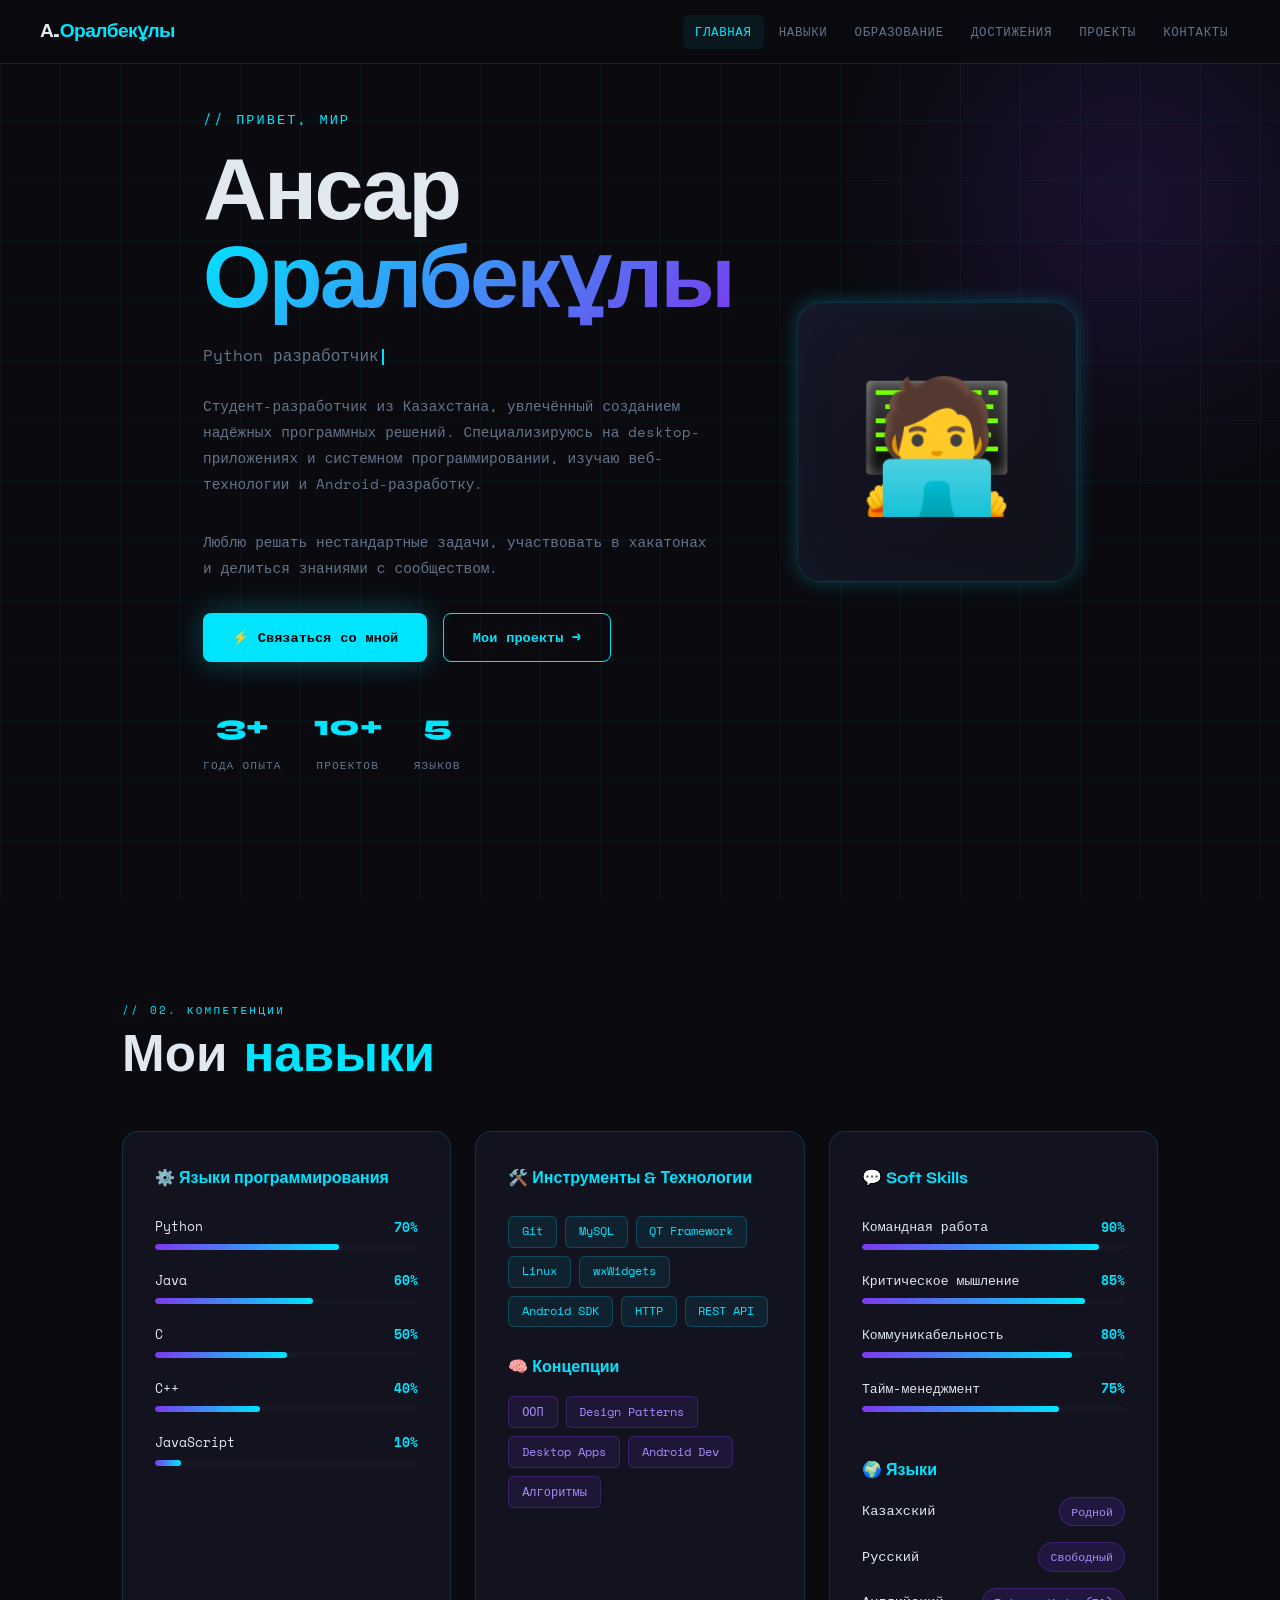
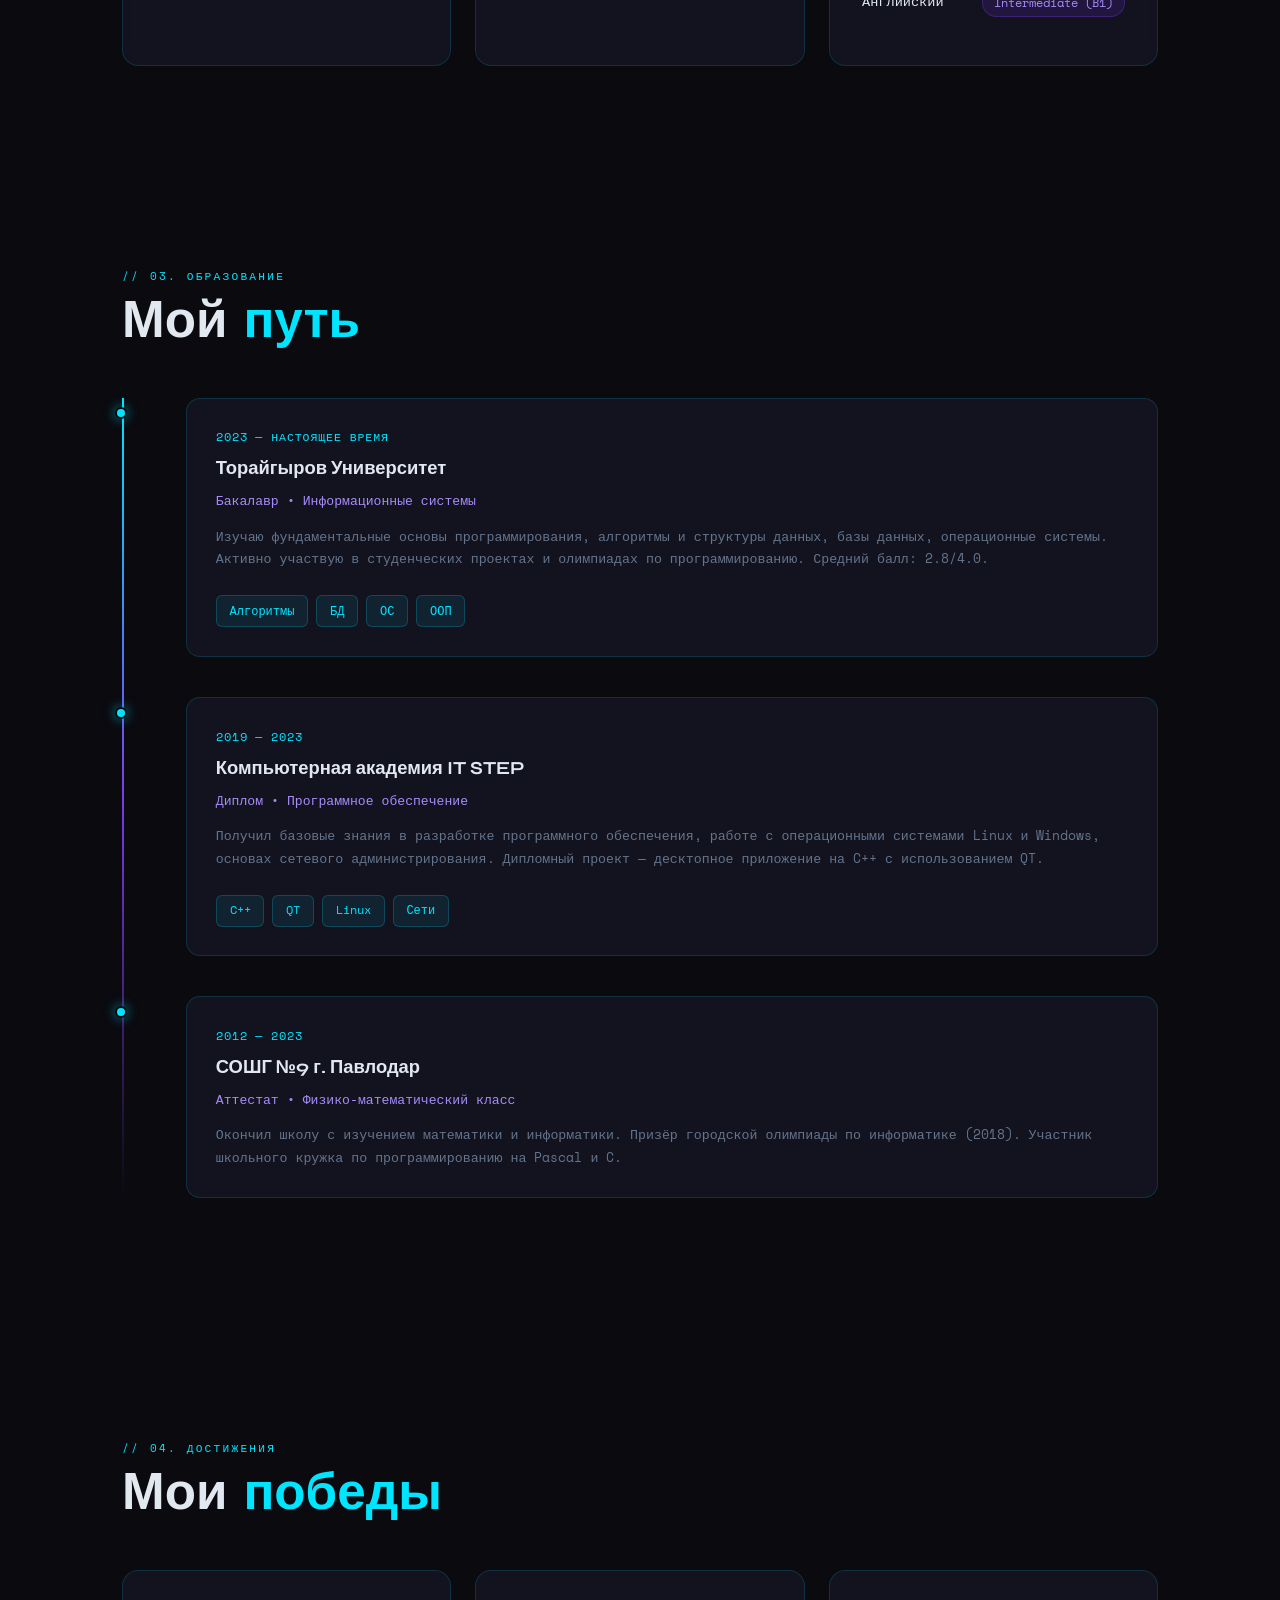
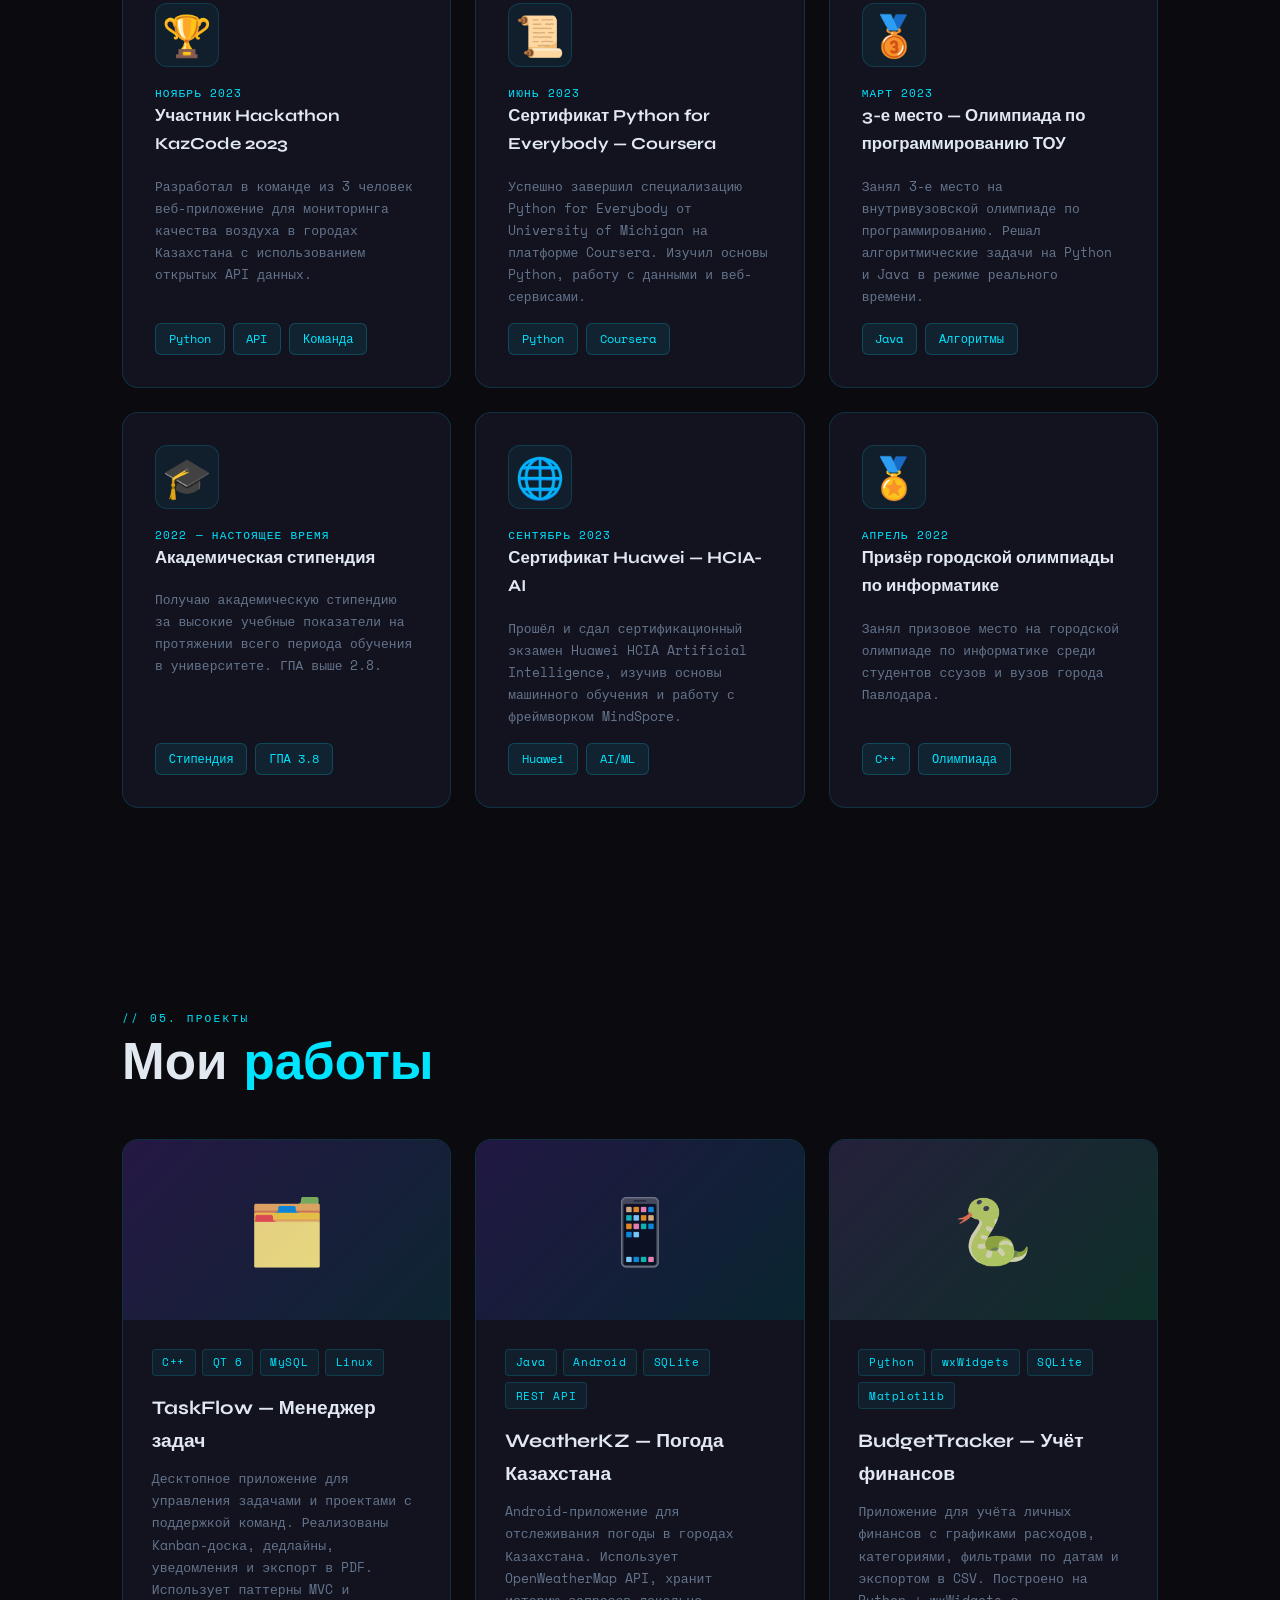
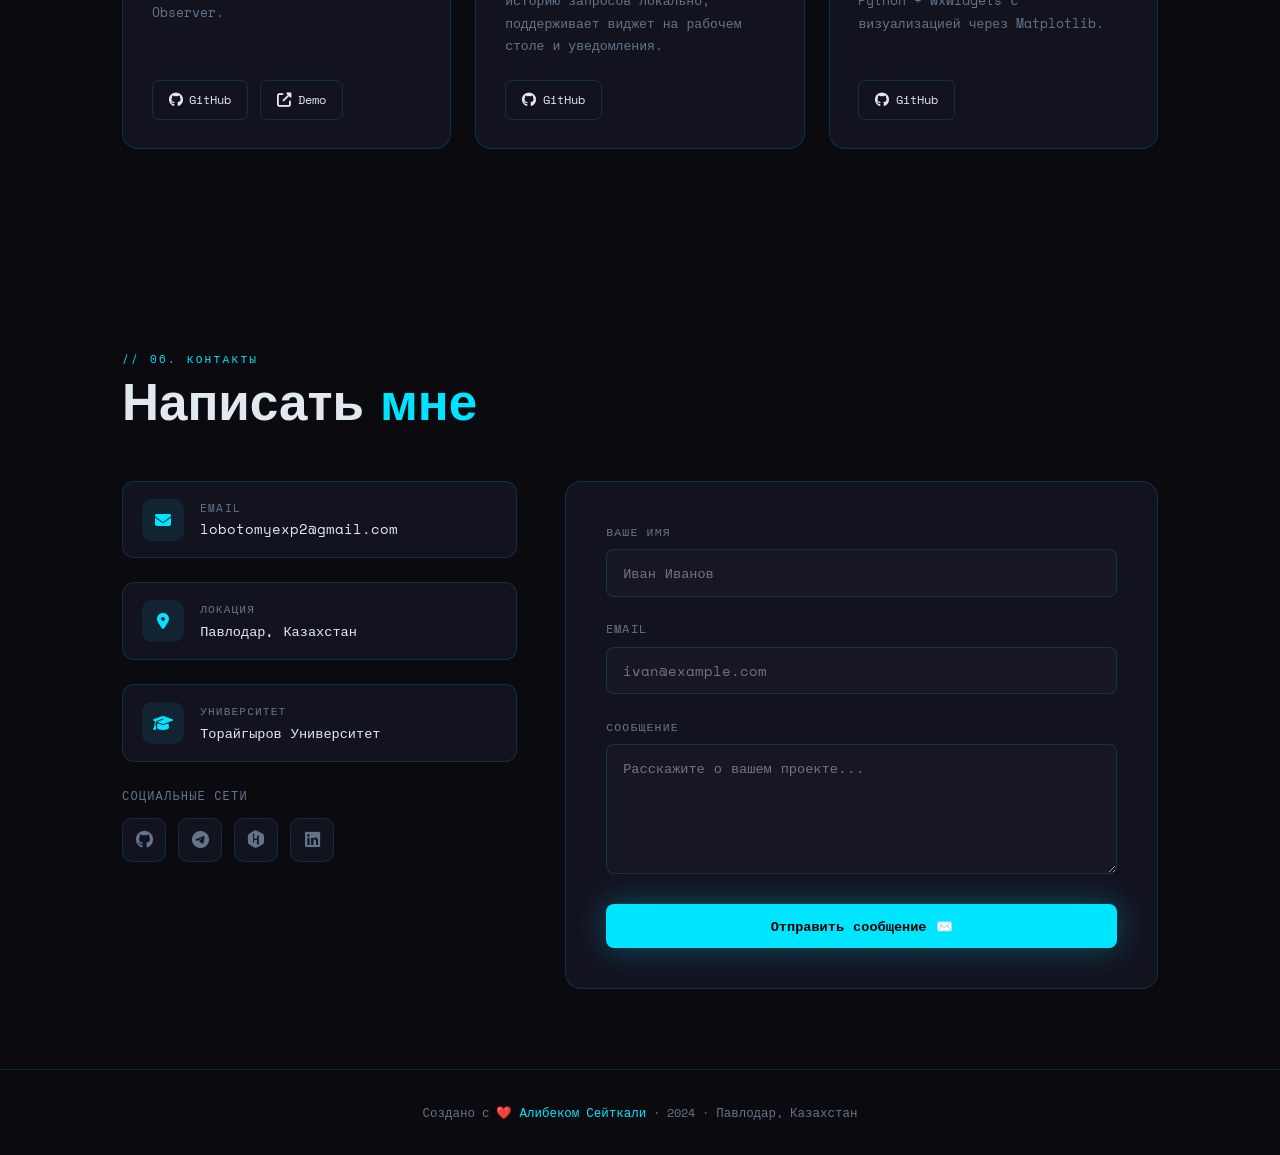
==== commit 06dcff1e: "Update index.html" ====
--- a/index.html
+++ b/index.html
@@ -3,8 +3,8 @@
 <head>
   <meta charset="UTF-8" />
   <meta name="viewport" content="width=device-width, initial-scale=1.0" />
-  <title>Алибек Сейткали — Портфолио</title>
-  <meta name="description" content="Персональное портфолио разработчика Алибека Сейткали" />
+  <title>Оралбекұлы Ансар — Портфолио</title>
+  <meta name="description" content="Персональное портфолио разработчика Оралбекұлы Ансар" />
   <link rel="icon" href="data:image/svg+xml,<svg xmlns='http://www.w3.org/2000/svg' viewBox='0 0 100 100'><text y='.9em' font-size='90'>⚡</text></svg>" />
   <link rel="preconnect" href="https://fonts.googleapis.com" />
   <link rel="preconnect" href="https://fonts.gstatic.com" crossorigin />
@@ -825,7 +825,7 @@
 
   <!-- NAV -->
   <nav>
-    <a class="nav-logo" href="#home"><span>А.</span>Сейткали</a>
+    <a class="nav-logo" href="#home"><span>А.</span>Оралбекұлы</a>
     <button class="hamburger" id="hamburger" aria-label="Меню">
       <span></span><span></span><span></span>
     </button>
@@ -849,8 +849,8 @@
           <div>
             <p class="hero-greeting">// Привет, мир</p>
             <h1 class="hero-name">
-              Алибек<br>
-              <span class="highlight">Сейткали</span>
+              Ансар<br>
+              <span class="highlight">Оралбекұлы</span>
             </h1>
             <p class="hero-role" id="roleText">
               <span id="roleDisplay"></span><span class="role-cursor"></span>
@@ -982,11 +982,11 @@
         <div class="timeline">
           <div class="timeline-item reveal">
             <div class="timeline-card">
-              <div class="timeline-period">2022 — настоящее время</div>
+              <div class="timeline-period">2023 — настоящее время</div>
               <div class="timeline-school">Торайгыров Университет</div>
               <div class="timeline-degree">Бакалавр • Информационные системы</div>
               <p class="timeline-desc">
-                Изучаю фундаментальные основы программирования, алгоритмы и структуры данных, базы данных, операционные системы. Активно участвую в студенческих проектах и олимпиадах по программированию. Средний балл: 3.8/4.0.
+                Изучаю фундаментальные основы программирования, алгоритмы и структуры данных, базы данных, операционные системы. Активно участвую в студенческих проектах и олимпиадах по программированию. Средний балл: 2.8/4.0.
               </p>
               <br>
               <div class="tag-list">
@@ -1000,8 +1000,8 @@
 
           <div class="timeline-item reveal">
             <div class="timeline-card">
-              <div class="timeline-period">2019 — 2022</div>
-              <div class="timeline-school">Павлодарский технический колледж</div>
+              <div class="timeline-period">2019 — 2023</div>
+              <div class="timeline-school">Компьютерная академия IT STEP</div>
               <div class="timeline-degree">Диплом • Программное обеспечение</div>
               <p class="timeline-desc">
                 Получил базовые знания в разработке программного обеспечения, работе с операционными системами Linux и Windows, основах сетевого администрирования. Дипломный проект — десктопное приложение на C++ с использованием QT.
@@ -1018,11 +1018,11 @@
 
           <div class="timeline-item reveal">
             <div class="timeline-card">
-              <div class="timeline-period">2009 — 2019</div>
-              <div class="timeline-school">СОШ №23 г. Павлодар</div>
+              <div class="timeline-period">2012 — 2023</div>
+              <div class="timeline-school">СОШГ №9 г. Павлодар</div>
               <div class="timeline-degree">Аттестат • Физико-математический класс</div>
               <p class="timeline-desc">
-                Окончил школу с углублённым изучением математики и информатики. Призёр городской олимпиады по информатике (2018). Участник школьного кружка по программированию на Pascal и C.
+                Окончил школу с изучением математики и информатики. Призёр городской олимпиады по информатике (2018). Участник школьного кружка по программированию на Pascal и C.
               </p>
             </div>
           </div>
@@ -1072,7 +1072,7 @@
               <div class="achievement-date">2022 — настоящее время</div>
               <div class="achievement-title">Академическая стипендия</div>
             </div>
-            <p class="achievement-desc">Получаю академическую стипендию за высокие учебные показатели на протяжении всего периода обучения в университете. ГПА выше 3.7.</p>
+            <p class="achievement-desc">Получаю академическую стипендию за высокие учебные показатели на протяжении всего периода обучения в университете. ГПА выше 2.8.</p>
             <div class="tag-list"><span class="tag">Стипендия</span><span class="tag">ГПА 3.8</span></div>
           </div>
 
@@ -1185,7 +1185,7 @@
               <div class="contact-info-icon"><i class="fas fa-envelope"></i></div>
               <div>
                 <div class="contact-info-label">Email</div>
-                <div class="contact-info-value">student@example.com</div>
+                <div class="contact-info-value">lobotomyexp2@gmail.com</div>
               </div>
             </div>
             <div class="contact-info-item">
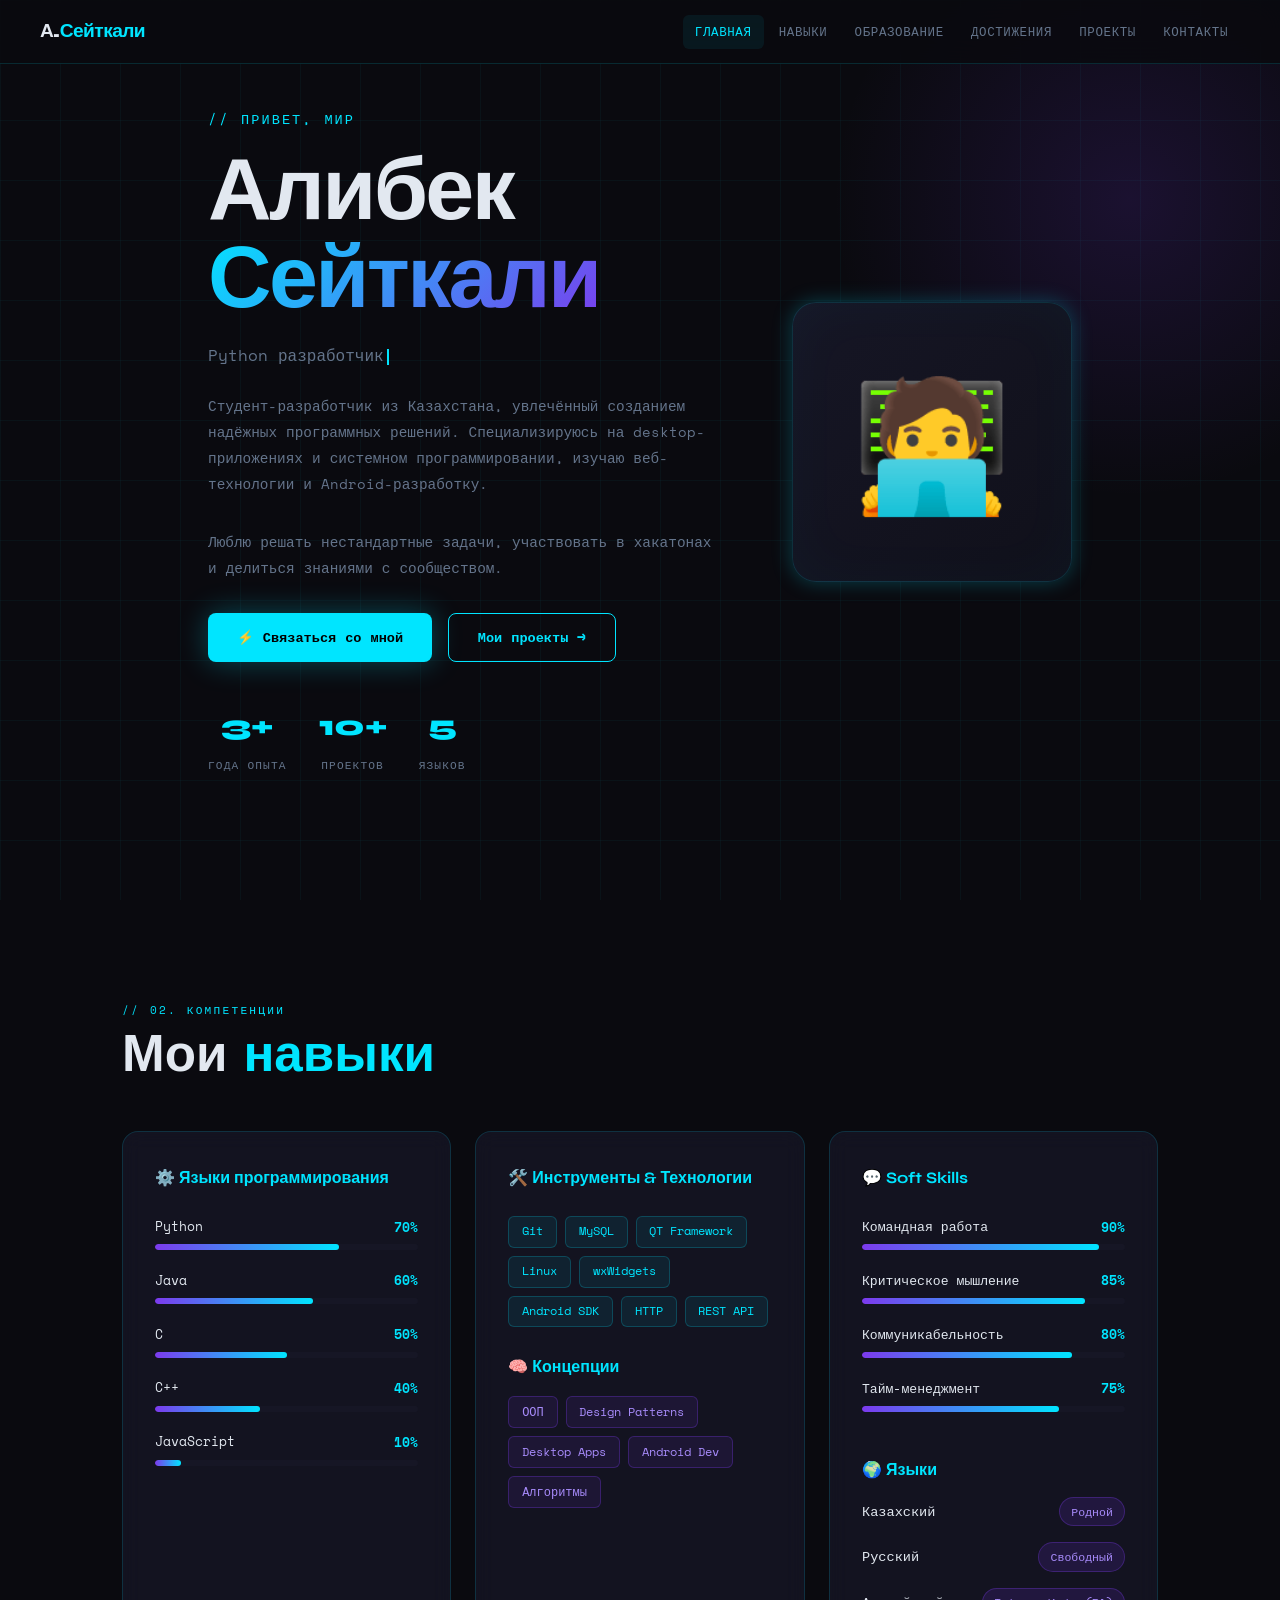
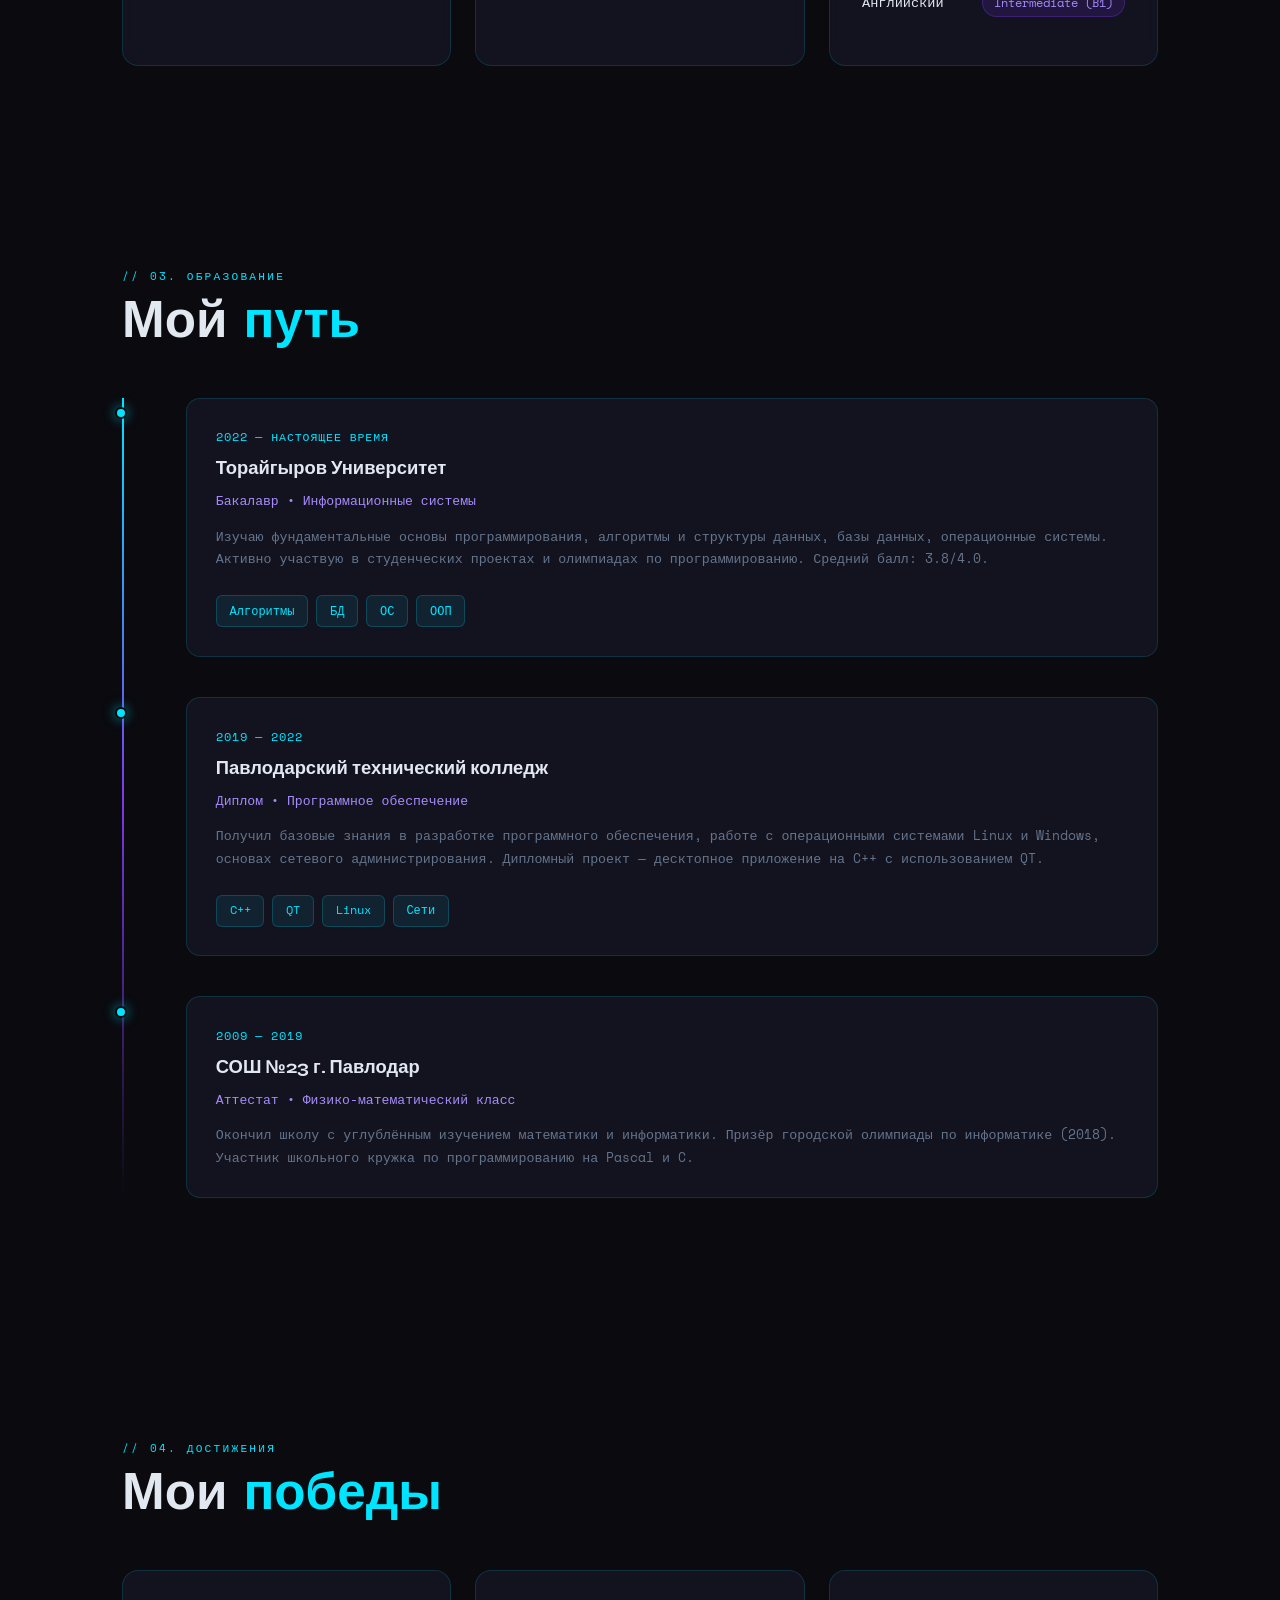
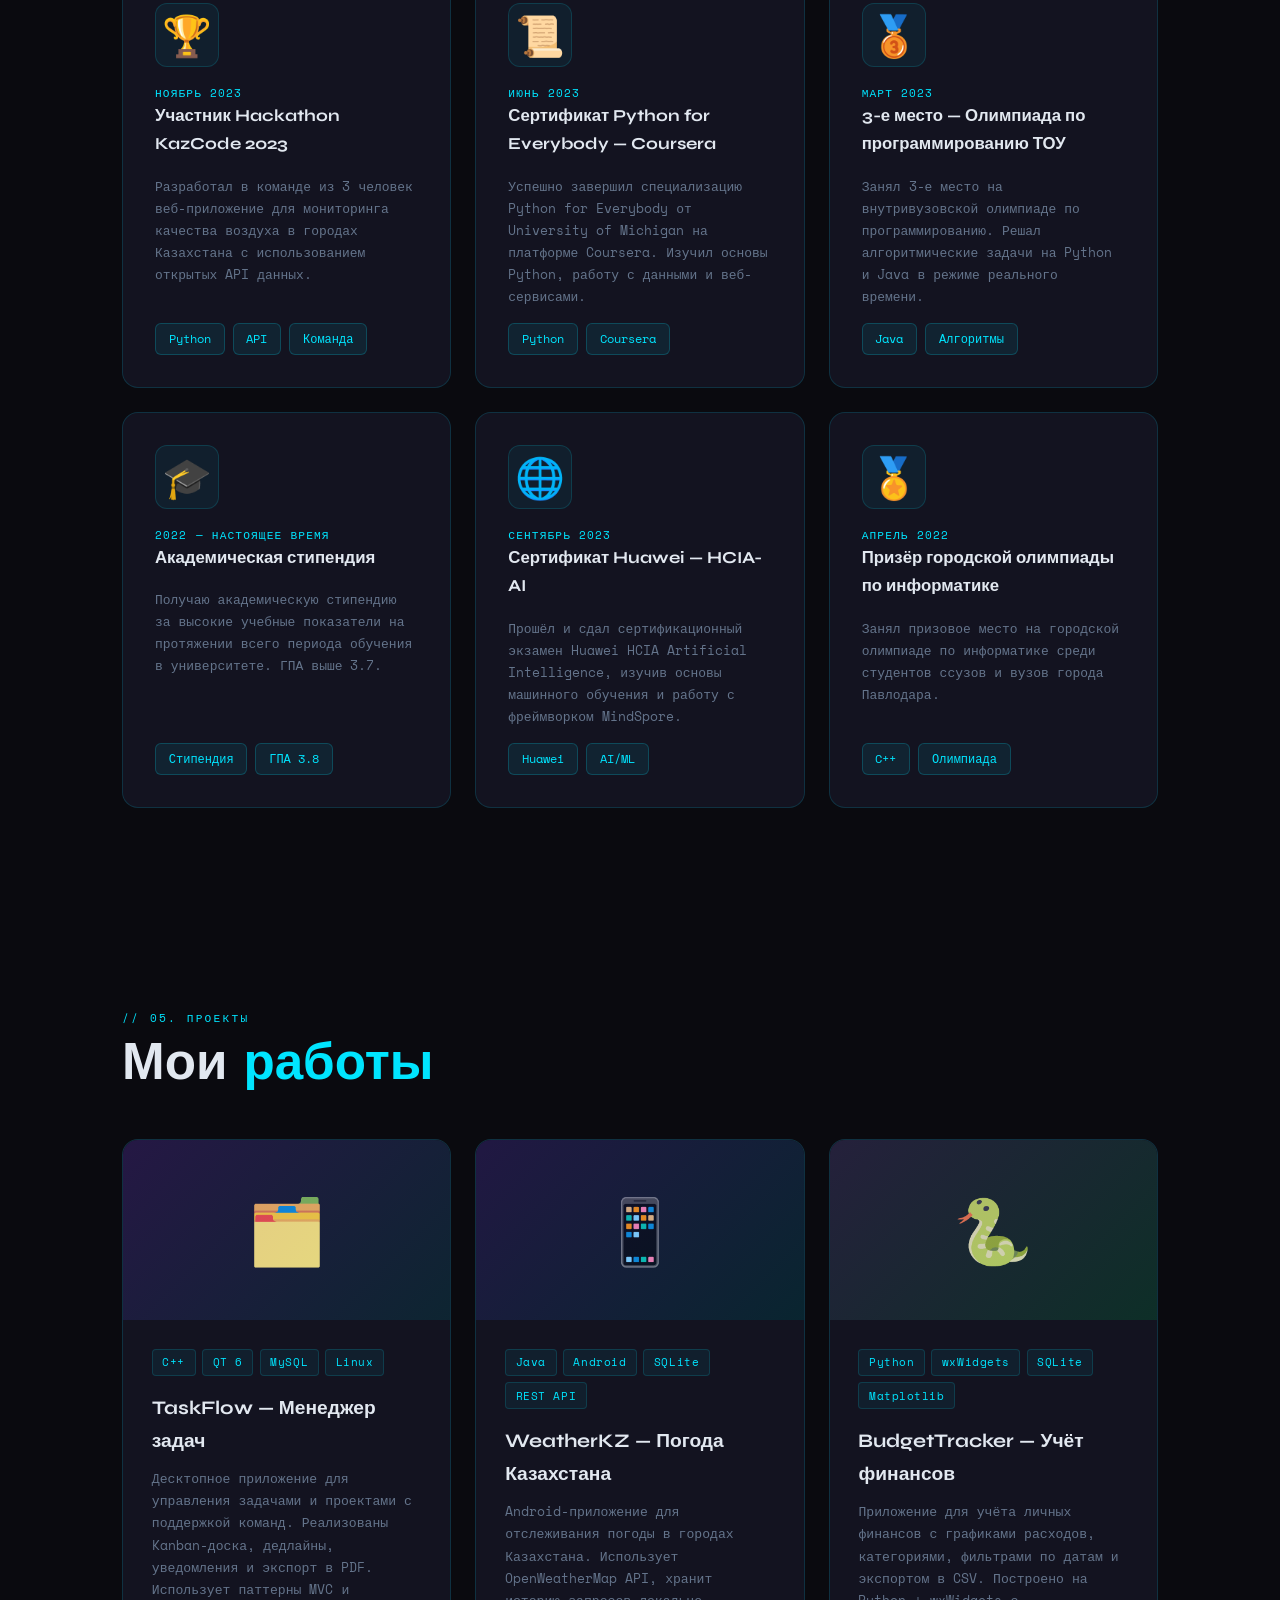
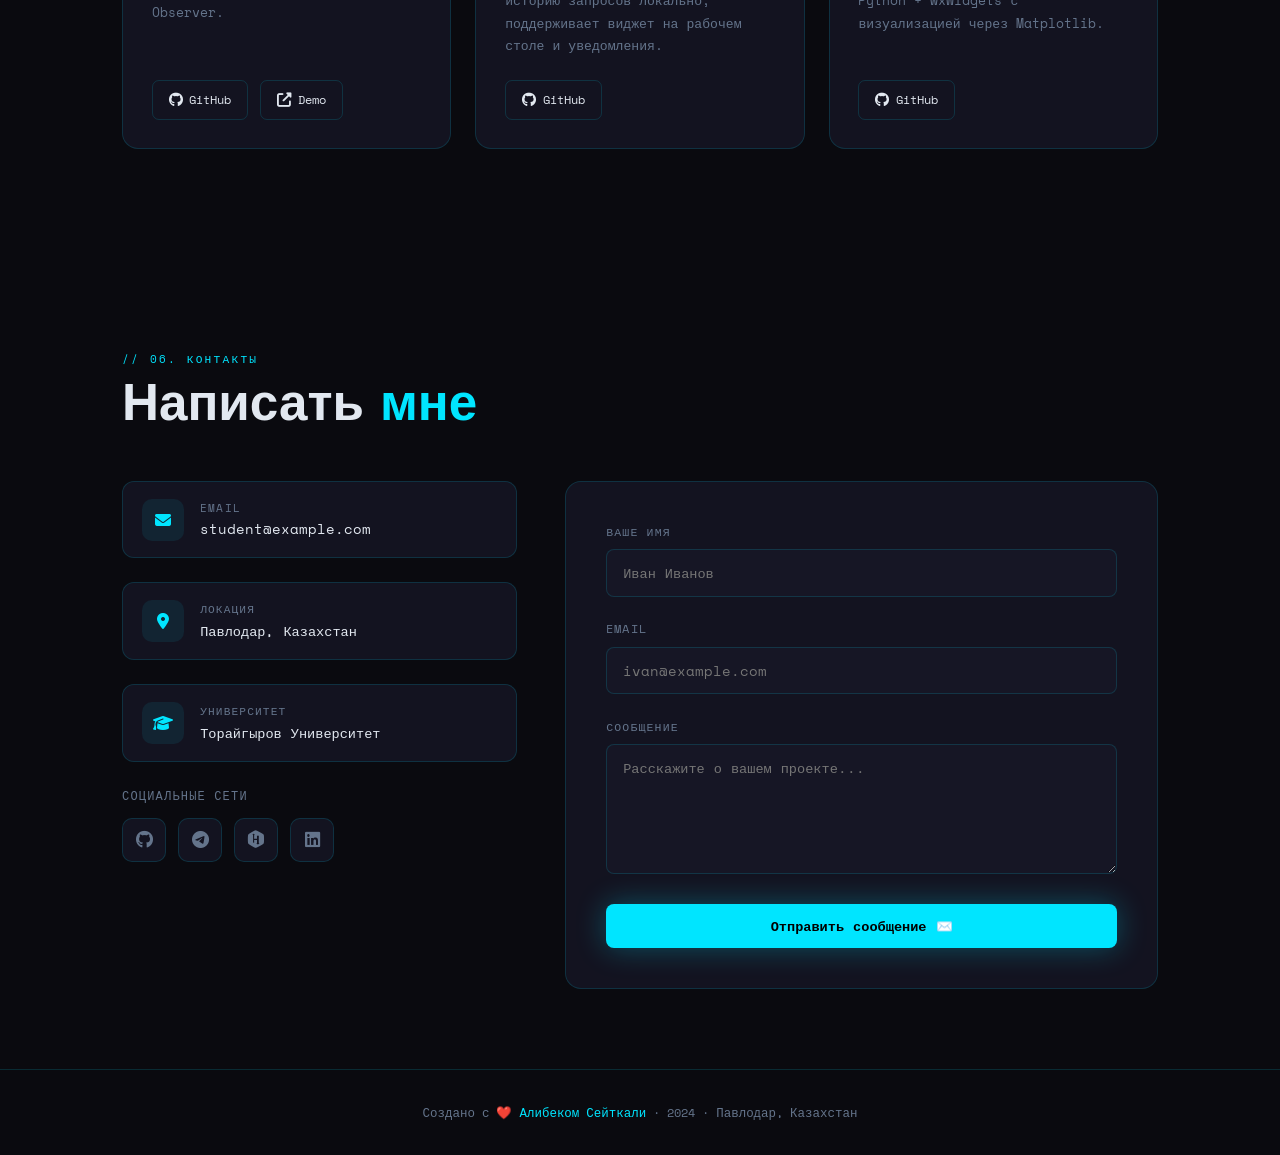
==== commit 43a617a4: "src/" ====
--- a/index.html
+++ b/index.html
@@ -3,8 +3,8 @@
 <head>
   <meta charset="UTF-8" />
   <meta name="viewport" content="width=device-width, initial-scale=1.0" />
-  <title>Оралбекұлы Ансар — Портфолио</title>
-  <meta name="description" content="Персональное портфолио разработчика Оралбекұлы Ансар" />
+  <title>Алибек Сейткали — Портфолио</title>
+  <meta name="description" content="Персональное портфолио разработчика Алибека Сейткали" />
   <link rel="icon" href="data:image/svg+xml,<svg xmlns='http://www.w3.org/2000/svg' viewBox='0 0 100 100'><text y='.9em' font-size='90'>⚡</text></svg>" />
   <link rel="preconnect" href="https://fonts.googleapis.com" />
   <link rel="preconnect" href="https://fonts.gstatic.com" crossorigin />
@@ -825,7 +825,7 @@
 
   <!-- NAV -->
   <nav>
-    <a class="nav-logo" href="#home"><span>А.</span>Оралбекұлы</a>
+    <a class="nav-logo" href="#home"><span>А.</span>Сейткали</a>
     <button class="hamburger" id="hamburger" aria-label="Меню">
       <span></span><span></span><span></span>
     </button>
@@ -849,8 +849,8 @@
           <div>
             <p class="hero-greeting">// Привет, мир</p>
             <h1 class="hero-name">
-              Ансар<br>
-              <span class="highlight">Оралбекұлы</span>
+              Алибек<br>
+              <span class="highlight">Сейткали</span>
             </h1>
             <p class="hero-role" id="roleText">
               <span id="roleDisplay"></span><span class="role-cursor"></span>
@@ -982,11 +982,11 @@
         <div class="timeline">
           <div class="timeline-item reveal">
             <div class="timeline-card">
-              <div class="timeline-period">2023 — настоящее время</div>
+              <div class="timeline-period">2022 — настоящее время</div>
               <div class="timeline-school">Торайгыров Университет</div>
               <div class="timeline-degree">Бакалавр • Информационные системы</div>
               <p class="timeline-desc">
-                Изучаю фундаментальные основы программирования, алгоритмы и структуры данных, базы данных, операционные системы. Активно участвую в студенческих проектах и олимпиадах по программированию. Средний балл: 2.8/4.0.
+                Изучаю фундаментальные основы программирования, алгоритмы и структуры данных, базы данных, операционные системы. Активно участвую в студенческих проектах и олимпиадах по программированию. Средний балл: 3.8/4.0.
               </p>
               <br>
               <div class="tag-list">
@@ -1000,8 +1000,8 @@
 
           <div class="timeline-item reveal">
             <div class="timeline-card">
-              <div class="timeline-period">2019 — 2023</div>
-              <div class="timeline-school">Компьютерная академия IT STEP</div>
+              <div class="timeline-period">2019 — 2022</div>
+              <div class="timeline-school">Павлодарский технический колледж</div>
               <div class="timeline-degree">Диплом • Программное обеспечение</div>
               <p class="timeline-desc">
                 Получил базовые знания в разработке программного обеспечения, работе с операционными системами Linux и Windows, основах сетевого администрирования. Дипломный проект — десктопное приложение на C++ с использованием QT.
@@ -1018,11 +1018,11 @@
 
           <div class="timeline-item reveal">
             <div class="timeline-card">
-              <div class="timeline-period">2012 — 2023</div>
-              <div class="timeline-school">СОШГ №9 г. Павлодар</div>
+              <div class="timeline-period">2009 — 2019</div>
+              <div class="timeline-school">СОШ №23 г. Павлодар</div>
               <div class="timeline-degree">Аттестат • Физико-математический класс</div>
               <p class="timeline-desc">
-                Окончил школу с изучением математики и информатики. Призёр городской олимпиады по информатике (2018). Участник школьного кружка по программированию на Pascal и C.
+                Окончил школу с углублённым изучением математики и информатики. Призёр городской олимпиады по информатике (2018). Участник школьного кружка по программированию на Pascal и C.
               </p>
             </div>
           </div>
@@ -1072,7 +1072,7 @@
               <div class="achievement-date">2022 — настоящее время</div>
               <div class="achievement-title">Академическая стипендия</div>
             </div>
-            <p class="achievement-desc">Получаю академическую стипендию за высокие учебные показатели на протяжении всего периода обучения в университете. ГПА выше 2.8.</p>
+            <p class="achievement-desc">Получаю академическую стипендию за высокие учебные показатели на протяжении всего периода обучения в университете. ГПА выше 3.7.</p>
             <div class="tag-list"><span class="tag">Стипендия</span><span class="tag">ГПА 3.8</span></div>
           </div>
 
@@ -1185,7 +1185,7 @@
               <div class="contact-info-icon"><i class="fas fa-envelope"></i></div>
               <div>
                 <div class="contact-info-label">Email</div>
-                <div class="contact-info-value">lobotomyexp2@gmail.com</div>
+                <div class="contact-info-value">student@example.com</div>
               </div>
             </div>
             <div class="contact-info-item">
